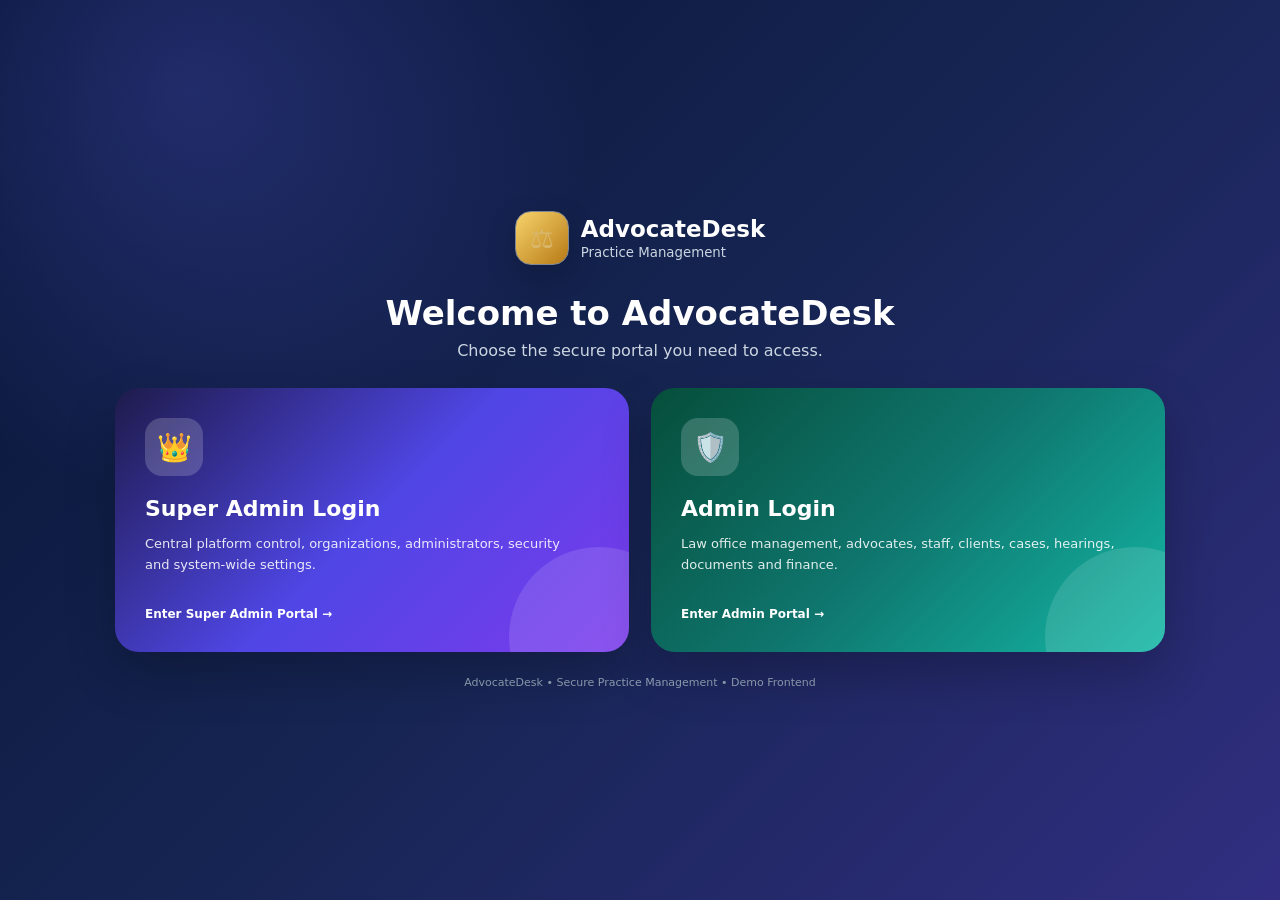
==== index.html @ 58322ee0 "Cache bust client autocomplete update" ====
<!DOCTYPE html>
<html lang="en">
<head>
<meta charset="UTF-8">
<meta name="viewport" content="width=device-width, initial-scale=1.0">
<meta name="theme-color" content="#111827">
<title>AdvocateDesk — Practice Management</title>
<link rel="stylesheet" href="styles.css?v=20260913-11">
<link rel="stylesheet" href="mobile-layout-fix.css?v=20260913-1">
<link rel="stylesheet" href="case-client-mobile-fix.css?v=20260915-2">
<link rel="stylesheet" href="case-client-mobile.css?v=20260915-3">
<link rel="stylesheet" href="case-client-mobile-professional-v2.css?v=20260915-4">
<link rel="stylesheet" href="clients-mobile-professional-fix.css?v=20260915-5">
<link rel="stylesheet" href="mobile-all-pages-final.css?v=20260915-1">
<link rel="stylesheet" href="mobile-professional-global-fix.css?v=20260915-6">
<link rel="stylesheet" href="mobile-professional-readability-v3.css?v=20260915-7">
<link rel="stylesheet" href="mobile-task-case-final-fix.css?v=20260915-8">
<link rel="stylesheet" href="task-client-party-typing.css?v=20260915-10">
<link rel="stylesheet" href="mobile-keyboard-final-fix.css?v=20260915-1">
<link rel="stylesheet" href="sidebar-menu-visibility-fix.css?v=20260917-1">
<link rel="stylesheet" href="user-menu-fix.css?v=20260926-3">
</head>
<body>
<div id="app">
  <aside class="sidebar"><div class="brand"><div class="brand-mark">⚖</div><div><strong>AdvocateDesk</strong><small>Practice Management</small></div></div><nav id="nav"><button class="nav-item active" data-page="dashboard">▦ <span>Dashboard</span></button><button class="nav-item" data-page="case-client">⚖ <span>Case & Client</span></button><button class="nav-item" data-page="case-details">🔎 <span>Case 360°</span></button><button class="nav-item" data-page="client-management">◉ <span>Client Management</span></button><button class="nav-item" data-page="hearings">◷ <span>Hearings</span></button><button class="nav-item" data-page="calendar">▣ <span>Calendar</span></button><button class="nav-item" data-page="documents">▤ <span>Documents</span></button><button class="nav-item" data-page="tasks">✓ <span>Tasks</span></button><button class="nav-item" data-page="finance">₹ <span>Finance</span></button><button class="nav-item" data-page="reports">▥ <span>Reports</span></button></nav><div class="sidebar-bottom"><button class="nav-item" data-page="settings">⚙ <span>Settings</span></button><button class="nav-item admin-only" data-page="central-control"><span class="nav-icon">⚙</span><span>Central Control</span></button></div></aside>
  <div class="mobile-overlay" id="mobileOverlay" aria-hidden="true"></div>
  <main class="main"><header class="topbar"><button class="mobile-menu" id="mobileMenu">☰</button><input id="globalSearch" type="hidden" aria-hidden="true"><div class="top-actions"><button class="icon-btn" title="Notifications">♢</button><button class="user-chip">A <span>Advocate Admin</span> ▾</button></div></header><section id="content" class="content"></section></main>
</div>
<div id="modal" class="modal hidden"><div class="modal-card"><div class="modal-head"><h3 id="modalTitle">New Record</h3><button id="modalClose">×</button></div><div id="modalBody"></div></div></div>
<script src="auth.js?v=20260913-11"></script><script src="app-fixes.js?v=20260926-3"></script><script src="app.js?v=20260926-13"></script><script src="cases-fix-v1.js?v=20260926-5"></script><script src="calendar-fix-v2.js?v=20260926-5"></script><script src="case-number-rules-v2.js?v=20260913-12"></script>
<script src="task-client-party-typing.js?v=20260915-10"></script>\n<script src="case-client-typeahead.js?v=20260926-1"></script>
<script src="court-searchable-fix.js?v=20260915-1"></script>
<script src="case-clients-top-fix.js?v=20260926-1"></script>
<script src="mobile-keyboard-final-fix.js?v=20260915-1"></script>
<script src="finance-case-typeahead.js?v=20260916-11"></script>
<script src="finance-case-before-client.js?v=20260916-1"></script>
<script src="finance-case-client-final-root-fix.js?v=20260917-3"></script>
<script src="dashboard-remove-new.js?v=20260916-1"></script>
<script src="rename-case-client-to-all-cases.js?v=20260916-1"></script>
<script src="case-details-new-button-placement.js?v=20260916-9"></script>
<script src="client-meeting-typeahead.js?v=20260916-1"></script>
<script src="hearings-case-typeahead.js?v=20260926-3"></script>
<script src="user-menu-fix.js?v=20260926-3"></script>
<script>(function(){function ensure(){var t=document.getElementById('dashboard-calendar-module');if(t&&window.renderDashboardTodayCalendarInto){window.renderDashboardTodayCalendarInto(t);}}setTimeout(ensure,0);setTimeout(ensure,100);setTimeout(ensure,500);document.addEventListener('click',function(e){var b=e.target.closest&&e.target.closest('[data-page="dashboard"]');if(b){setTimeout(ensure,20);setTimeout(ensure,150);}},true);})();</script>
<!-- Route restoration is handled centrally by app.js. Keeping a second restore script here caused competing navigation during reload. -->\n<script>(function(){function toggleMenu(){var sidebar=document.querySelector('.sidebar'),overlay=document.getElementById('mobileOverlay');if(!sidebar)return;var open=!sidebar.classList.contains('open');sidebar.classList.toggle('open',open);if(overlay){overlay.classList.toggle('open',open);overlay.setAttribute('aria-hidden',open?'false':'true');}document.body.classList.toggle('menu-open',open);var btn=document.getElementById('mobileMenu');if(btn)btn.setAttribute('aria-expanded',String(open));}document.addEventListener('click',function(e){var btn=e.target.closest&&e.target.closest('#mobileMenu');if(btn){e.preventDefault();e.stopImmediatePropagation();toggleMenu();return;}var nav=e.target.closest&&e.target.closest('.sidebar .nav-item');if(nav&&window.innerWidth<=720){setTimeout(function(){var sidebar=document.querySelector('.sidebar'),overlay=document.getElementById('mobileOverlay');if(sidebar)sidebar.classList.remove('open');if(overlay){overlay.classList.remove('open');overlay.setAttribute('aria-hidden','true');}document.body.classList.remove('menu-open');},50);}},true);})();</script>
</body></html>
---- styles.css ----
:root{
--navy:#172554;--navy2:#1e3a8a;--ink:#18243a;--muted:#667085;--line:#dce4f0;--bg:#eef4fb;--white:#fff;
--accent:#c58b2b;--green:#138a5b;--red:#d44747;--blue:#356ae6;--purple:#4f7df3;--teal:#078b8b;--orange:#e68a2e;
--soft-blue:#e8f1ff;--soft-gold:#fff4dc;--soft-green:#e6f7ef;--soft-purple:#e8f1ff;--soft-teal:#e5f8f7;--soft-orange:#fff0df;
--shadow:0 10px 30px rgba(30,58,138,.09)
}
*{box-sizing:border-box}body{margin:0;font-family:Inter,ui-sans-serif,system-ui,-apple-system,BlinkMacSystemFont,"Segoe UI",sans-serif;background:linear-gradient(135deg,#eef4fb 0%,#f8faff 45%,#edf7f6 100%);color:var(--ink)}button,input,select,textarea{font:inherit}button{cursor:pointer}
#app{display:flex;min-height:100vh}.sidebar{width:250px;background:linear-gradient(180deg,#172554 0%,#1e3a8a 55%,#172554 100%);color:#dfe8ff;padding:20px 14px;display:flex;flex-direction:column;position:fixed;inset:0 auto 0 0;z-index:20}.brand{display:flex;align-items:center;gap:11px;padding:5px 10px 26px;color:#fff}.brand-mark{width:38px;height:38px;border:1px solid #7f8795;border-radius:11px;display:grid;place-items:center;color:#d8b76b;font-size:21px}.brand strong{display:block;font-size:15px}.brand small,.profile-mini small{display:block;color:#9da7b7;font-size:11px;margin-top:2px}
nav{display:grid;gap:4px}.nav-item{border:0;background:transparent;color:#aeb8c8;text-align:left;padding:11px 13px;border-radius:9px;display:flex;gap:12px;align-items:center;font-size:13px}.nav-item:hover{background:#1b2535;color:#fff}.nav-item.active{background:linear-gradient(90deg,#3155a6,#28498f);color:#fff;box-shadow:inset 3px 0 var(--accent)}.nav-item span{flex:1}.sidebar-bottom{margin-top:auto}.profile-mini{border-top:1px solid #2c3748;margin-top:14px;padding:15px 8px 3px;display:flex;gap:9px;align-items:center}.avatar{width:34px;height:34px;border-radius:50%;background:#d9b56b;color:#352812;display:grid;place-items:center;font-weight:700}
.main{margin-left:250px;width:calc(100% - 250px)}.topbar{height:68px;background:rgba(255,255,255,.94);border-bottom:1px solid var(--line);display:flex;align-items:center;justify-content:space-between;padding:0 28px;position:sticky;top:0;z-index:10}.search{width:min(520px,55%);display:flex;align-items:center;background:#f4f6f9;border:1px solid #edf0f4;border-radius:10px;padding:0 12px;gap:8px;color:#7d8798}.search input{border:0;outline:0;background:transparent;width:100%;padding:10px 2px;font-size:13px}.top-actions{display:flex;gap:10px;align-items:center}.icon-btn,.user-chip{border:1px solid var(--line);background:#fff;border-radius:9px;padding:9px 12px}.user-chip{font-size:12px}.mobile-menu{display:none}
.content{padding:28px;max-width:1500px;margin:auto}.page-title{display:flex;align-items:flex-start;justify-content:space-between;margin-bottom:22px}.page-title h1{margin:0;font-size:25px;letter-spacing:-.5px}.page-title p{margin:6px 0 0;color:var(--muted);font-size:13px}.primary{border:0;background:var(--navy);color:#fff;border-radius:9px;padding:11px 16px;font-weight:600;font-size:12px}.primary:hover{background:#243047}.secondary{border:1px solid var(--line);background:#fff;border-radius:9px;padding:10px 14px;font-size:12px}
.cards{display:grid;grid-template-columns:repeat(4,1fr);gap:14px;margin-bottom:18px}.stat{background:linear-gradient(145deg,#fff 0%,#f8fbff 100%);border:1px solid var(--line);border-radius:12px;padding:17px;box-shadow:var(--shadow)}.stat-top{display:flex;justify-content:space-between;color:var(--muted);font-size:12px}.stat:nth-child(1){border-top:4px solid var(--blue)}.stat:nth-child(2){border-top:4px solid var(--purple)}.stat:nth-child(3){border-top:4px solid var(--teal)}.stat:nth-child(4){border-top:4px solid var(--orange)}.stat-value{font-size:27px;font-weight:700;margin-top:12px}.stat-foot{font-size:11px;color:var(--green);margin-top:7px}
.grid-2{display:grid;grid-template-columns:1.4fr 1fr;gap:16px}.panel{background:rgba(255,255,255,.96);border:1px solid var(--line);border-radius:12px;box-shadow:var(--shadow);overflow:hidden}.panel-head{padding:15px 17px;border-bottom:1px solid var(--line);background:linear-gradient(90deg,#f4f8ff,#fff,#f4fbfa);display:flex;justify-content:space-between;align-items:center}.panel-head h3{margin:0;font-size:14px}.panel-head span{font-size:11px;color:var(--muted)}.panel-body{padding:0}
table{width:100%;border-collapse:collapse}th,td{text-align:left;padding:12px 15px;border-bottom:1px solid #eef0f3;font-size:12px}th{color:#7a8494;font-weight:600;background:#fbfcfd}tr:last-child td{border-bottom:0}.case-link{font-weight:650;color:#1e3f7a}.muted{color:var(--muted)}.badge{display:inline-flex;padding:4px 8px;border-radius:99px;font-size:10px;font-weight:650;background:#eef2f7;color:#5b6575}.badge.green{background:#e7f7ef;color:#13734f}.badge.blue{background:#e9efff;color:#315bc4}.badge.gold{background:#faf2df;color:#8b6929}.badge.red{background:#fdeaea;color:#a83232}
.list{display:grid}.list-row{padding:13px 16px;border-bottom:1px solid #eef0f3;display:flex;gap:12px;align-items:center}.list-row:last-child{border-bottom:0}.date-box{width:43px;height:43px;border:1px solid var(--line);border-radius:9px;text-align:center;padding-top:5px;background:#fafbfc}.date-box b{display:block;font-size:15px}.date-box small{font-size:9px;color:var(--muted)}.list-main{flex:1}.list-main strong{font-size:12px}.list-main small{display:block;color:var(--muted);margin-top:3px;font-size:10px}
.toolbar{display:flex;gap:9px;align-items:center;margin-bottom:15px}.filter{background:#fff;border:1px solid var(--line);border-radius:9px;padding:9px 12px;font-size:12px}.toolbar .filter:first-child{flex:1}
.empty{padding:45px;text-align:center;color:var(--muted);font-size:13px}.form-grid{display:grid;grid-template-columns:1fr 1fr;gap:13px}.field{display:grid;gap:6px}.field.full{grid-column:1/-1}.field label{font-size:11px;font-weight:650;color:#475467}.field input,.field select,.field textarea{width:100%;border:1px solid #dfe3ea;border-radius:8px;padding:10px;outline:0;background:#fff;font-size:12px}.field textarea{min-height:90px;resize:vertical}.form-actions{display:flex;justify-content:flex-end;gap:9px;margin-top:18px}
.modal{position:fixed;inset:0;background:rgba(15,23,42,.45);display:grid;place-items:center;z-index:50;padding:20px}.hidden{display:none}.modal-card{width:min(650px,100%);background:#fff;border-radius:14px;box-shadow:0 20px 60px rgba(0,0,0,.2);padding:20px}.modal-head{display:flex;justify-content:space-between;align-items:center;margin-bottom:18px}.modal-head h3{margin:0;font-size:17px}.modal-head button{border:0;background:#f1f3f6;border-radius:7px;width:30px;height:30px}
.quick-grid{display:grid;grid-template-columns:repeat(4,1fr);gap:10px}.quick{border:1px solid #d6dbe4;background:linear-gradient(145deg,#fff,#f7faff);border-radius:10px;padding:13px;text-align:left}.quick strong{display:block;font-size:12px;color:#203d78}.quick small{color:var(--muted);font-size:10px}.notice{background:linear-gradient(90deg,#fff5d9,#fffaf0);border:1px solid #f1dfb1;padding:13px 15px;border-radius:10px;color:#745a22;font-size:12px;margin-bottom:16px}
@media(max-width:1000px){.cards{grid-template-columns:repeat(2,1fr)}.grid-2{grid-template-columns:1fr}.quick-grid{grid-template-columns:repeat(2,1fr)}}@media(max-width:720px){.sidebar{transform:translateX(-100%);transition:.2s}.sidebar.open{transform:translateX(0)}.main{margin-left:0;width:100%}.mobile-menu{display:block;border:0;background:transparent;font-size:20px}.topbar{padding:0 15px}.search{width:50%}.user-chip span{display:none}.content{padding:18px}.page-title{gap:12px}.page-title h1{font-size:21px}.cards{grid-template-columns:1fr 1fr}.form-grid{grid-template-columns:1fr}.field.full{grid-column:auto}table{min-width:720px}.panel{overflow:auto}.panel-head{min-width:100%}.quick-grid{grid-template-columns:1fr 1fr}}
@media(max-width:430px){.cards{grid-template-columns:1fr}.search{display:none}.quick-grid{grid-template-columns:1fr}.page-title{display:block}.page-title .primary{margin-top:12px}}

/* Colorful professional UI accents */
.nav-item:nth-child(1).active{box-shadow:inset 4px 0 #60a5fa}
.nav-item:nth-child(2).active{box-shadow:inset 4px 0 #60a5fa}
.nav-item:nth-child(3).active{box-shadow:inset 4px 0 #2dd4bf}
.nav-item:nth-child(4).active{box-shadow:inset 4px 0 #fbbf24}
.nav-item:nth-child(5).active{box-shadow:inset 4px 0 #fb923c}
.nav-item:nth-child(6).active{box-shadow:inset 4px 0 #38bdf8}
.nav-item:nth-child(7).active{box-shadow:inset 4px 0 #4ade80}
.nav-item:nth-child(8).active{box-shadow:inset 4px 0 #f472b6}
.nav-item:nth-child(9).active{box-shadow:inset 4px 0 #60a5fa}
.nav-item:nth-child(10).active{box-shadow:inset 4px 0 #94a3b8}
.nav-item:hover{background:rgba(255,255,255,.11);transform:translateX(2px)}
.nav-item{transition:.18s ease}
.primary{background:linear-gradient(135deg,#172554,#3155a6);box-shadow:0 5px 14px rgba(23,37,84,.18)}
.primary:hover{background:linear-gradient(135deg,#1e3a8a,#3b5fc0);transform:translateY(-1px)}
.search{background:linear-gradient(90deg,#f2f6ff,#f5fbfa)}
.date-box{background:linear-gradient(145deg,#edf4ff,#fff);border-color:#cddbf0}
.case-link{color:#2455ad}
.avatar{background:linear-gradient(135deg,#f4cf7b,#c58b2b)}
.quick:nth-child(1){border-top:3px solid #356ae6}.quick:nth-child(2){border-top:3px solid #4f7df3}.quick:nth-child(3){border-top:3px solid #078b8b}.quick:nth-child(4){border-top:3px solid #e68a2e}

/* ===== Vibrant dashboard card backgrounds inspired by the requested reference ===== */
.stat{
  position:relative;
  overflow:hidden;
  color:#fff;
  border:0;
  min-height:160px;
  padding:20px;
  box-shadow:0 12px 28px rgba(31,41,55,.12);
}
.stat::after{
  content:"";
  position:absolute;
  width:110px;height:110px;
  right:-28px;bottom:-42px;
  border-radius:50%;
  background:rgba(255,255,255,.14);
  pointer-events:none;
}
.stat::before{
  content:"";
  position:absolute;
  width:65px;height:65px;
  right:48px;top:-28px;
  border-radius:50%;
  background:rgba(255,255,255,.10);
  pointer-events:none;
}
.stat:nth-child(1){background:linear-gradient(135deg,#1677f2 0%,#2f8df5 55%,#1767df 100%);border-top:0}
.stat:nth-child(2){background:linear-gradient(135deg,#6d35df 0%,#7c55e8 55%,#5b32c7 100%);border-top:0}
.stat:nth-child(3){background:linear-gradient(135deg,#13b887 0%,#28c99b 55%,#08a77e 100%);border-top:0}
.stat:nth-child(4){background:linear-gradient(135deg,#f58a16 0%,#ff9f22 55%,#eb6f09 100%);border-top:0}
.stat .stat-top,.stat .stat-foot{color:rgba(255,255,255,.92)}
.stat-value{color:#fff;font-size:30px;position:relative;z-index:1}
.stat-top{position:relative;z-index:1;font-weight:600}
.stat-foot{position:relative;z-index:1}

/* Colorful quick-action tiles */
.quick{position:relative;overflow:hidden;min-height:118px;border:0;padding:15px;box-shadow:0 6px 18px rgba(31,41,55,.06)}
.quick::after{content:"";position:absolute;right:-22px;bottom:-30px;width:78px;height:78px;border-radius:50%;background:rgba(255,255,255,.45)}
.quick:nth-child(1){background:linear-gradient(145deg,#eaf4ff,#d9ebff);border-top:0}
.quick:nth-child(2){background:linear-gradient(145deg,#ebfbf3,#d9f7e9);border-top:0}
.quick:nth-child(3){background:linear-gradient(145deg,#e8f1ff,#dbeafe);border-top:0}
.quick:nth-child(4){background:linear-gradient(145deg,#fff1e7,#ffe3cf);border-top:0}
.quick strong{position:relative;z-index:1}

/* More visual depth for content panels */
.panel{background:rgba(255,255,255,.98);box-shadow:0 12px 30px rgba(30,58,138,.08)}
.panel-head{background:linear-gradient(90deg,#f5f8ff,#fff,#f3fbfa)}
.list-row:nth-child(odd){background:linear-gradient(90deg,#fbfdff,#fff)}
.list-row:hover{background:#f4f8ff}

/* Colorful date badges and status pills */
.list-row:nth-child(1) .date-box{background:linear-gradient(145deg,#e8f1ff,#fff);border-color:#bfdbfe;color:#2563eb}
.list-row:nth-child(2) .date-box{background:linear-gradient(145deg,#e5f2ff,#fff);border-color:#c8defa;color:#1767bd}
.list-row:nth-child(3) .date-box{background:linear-gradient(145deg,#e4fbf3,#fff);border-color:#bdebdc;color:#07855f}
.list-row:nth-child(4) .date-box{background:linear-gradient(145deg,#fff0df,#fff);border-color:#f7d3ad;color:#c96b10}

/* Colorful table header and filters */
th{background:linear-gradient(90deg,#f1f5ff,#f7fbff);color:#526174}
.filter{background:linear-gradient(145deg,#fff,#f5f8ff)}

/* Keep forms professional while adding subtle color */
.modal-card{background:linear-gradient(145deg,#fff 0%,#fbfcff 100%)}
.field input:focus,.field select:focus,.field textarea:focus{border-color:#7aa7f7;box-shadow:0 0 0 3px rgba(53,106,230,.10)}

@media(max-width:720px){
  .stat{min-height:145px}
}

/* ===== Dashboard legal hero banner ===== */
.dashboard-hero{width:100%;aspect-ratio:1335/220;min-height:0;margin:0 0 16px;border-radius:14px;background-image:url("assets/dashboard-legal-banner.png");background-size:100% 100%;background-position:center;background-repeat:no-repeat;box-shadow:0 14px 34px rgba(20,35,80,.16);border:1px solid rgba(255,255,255,.75);overflow:hidden}
@media(max-width:720px){.dashboard-hero{border-radius:12px}}

/* Central administration controls */
.admin-grid{display:grid;grid-template-columns:repeat(2,minmax(0,1fr));gap:18px;margin:18px 0}
.admin-card{position:relative;display:flex;align-items:center;gap:16px;padding:22px;border-radius:18px;color:#fff;box-shadow:0 12px 30px rgba(30,41,59,.12);overflow:hidden}
.admin-card:after{content:"";position:absolute;right:-35px;top:-45px;width:130px;height:130px;border-radius:50%;background:rgba(255,255,255,.12)}
.admin-card-super{background:linear-gradient(135deg,#172554,#4f46e5,#7c3aed)}
.admin-card-admin{background:linear-gradient(135deg,#064e3b,#0f766e,#14b8a6)}
.admin-card-icon{width:52px;height:52px;display:grid;place-items:center;border-radius:15px;background:rgba(255,255,255,.18);font-size:25px;flex:none}
.admin-card h3{margin:0 0 5px;font-size:18px}.admin-card p{margin:0;opacity:.9;font-size:13px;line-height:1.45}
.role-badge{display:inline-flex;align-items:center;border-radius:999px;padding:5px 9px;font-size:10px;font-weight:800;letter-spacing:.04em;background:rgba(99,102,241,.12);color:#4338ca;white-space:nowrap}
.admin-card .role-badge{margin-left:auto;background:rgba(255,255,255,.18);color:#fff}
.admin-control-grid{display:grid;grid-template-columns:repeat(3,minmax(0,1fr));gap:14px;margin-top:18px}
.control-tile{display:flex;flex-direction:column;gap:7px;padding:18px;border:1px solid #e5e7eb;border-radius:16px;background:linear-gradient(135deg,#fff,#f7f8ff);box-shadow:0 6px 18px rgba(15,23,42,.05)}
.control-tile strong{font-size:14px;color:#172554}.control-tile span{font-size:12px;color:#64748b;line-height:1.45}
.status-badge.active{color:#047857;background:#d1fae5}
.central-panel{margin-top:18px}
@media(max-width:850px){.admin-grid,.admin-control-grid{grid-template-columns:1fr}.admin-card{align-items:flex-start}.admin-card .role-badge{position:absolute;right:15px;top:15px}}

/* ===== Secure portal login ===== */
.login-page{min-height:100vh;margin:0;background:radial-gradient(circle at 15% 10%,rgba(99,102,241,.25),transparent 30%),linear-gradient(135deg,#071536,#172554 52%,#312e81);display:flex;align-items:center;justify-content:center;padding:28px;color:#172554}.login-shell{width:min(1050px,100%);text-align:center}.login-brand{display:flex;align-items:center;justify-content:center;gap:12px;color:#fff;margin-bottom:28px}.login-brand .brand-mark{width:54px;height:54px;border-radius:16px;display:grid;place-items:center;background:linear-gradient(135deg,#f7d36b,#b77a16);font-size:27px;box-shadow:0 10px 30px rgba(0,0,0,.18)}.login-brand strong{display:block;text-align:left;font-size:23px}.login-brand small{display:block;text-align:left;color:#cbd5e1;margin-top:3px}.login-intro h1{color:#fff;font-size:34px;margin:0 0 8px}.login-intro p{color:#cbd5e1;margin:0 0 28px}.portal-grid{display:grid;grid-template-columns:1fr 1fr;gap:22px;text-align:left}.portal-card{position:relative;text-decoration:none;color:#fff;padding:30px;border-radius:24px;min-height:255px;overflow:hidden;box-shadow:0 22px 50px rgba(0,0,0,.22);transition:.2s}.portal-card:hover{transform:translateY(-4px)}.portal-card.super{background:linear-gradient(135deg,#1e1b4b,#4f46e5,#7c3aed)}.portal-card.admin{background:linear-gradient(135deg,#064e3b,#0f766e,#14b8a6)}.portal-card:after{content:"";position:absolute;width:180px;height:180px;border-radius:50%;right:-60px;bottom:-75px;background:rgba(255,255,255,.12)}.portal-icon{width:58px;height:58px;display:grid;place-items:center;background:rgba(255,255,255,.18);border-radius:17px;font-size:28px;margin-bottom:20px}.portal-card h2{margin:0 0 9px;font-size:22px}.portal-card p{max-width:440px;line-height:1.6;color:rgba(255,255,255,.88);font-size:13px}.portal-link{display:inline-block;margin-top:18px;font-weight:750;font-size:12px}.login-footer{color:#94a3b8;margin-top:24px;font-size:11px}.portal-login-page{padding:20px}.login-card{width:min(460px,100%);background:rgba(255,255,255,.98);border-radius:24px;padding:30px;box-shadow:0 25px 70px rgba(0,0,0,.3)}.login-card .login-brand{justify-content:flex-start;margin-bottom:25px}.login-card .login-brand strong{color:#172554}.login-card .login-brand small{color:#64748b}.back-login{display:inline-block;color:#64748b;text-decoration:none;font-size:12px;margin-bottom:20px}.login-card h1{font-size:28px;margin:0 0 7px}.login-subtitle{color:#64748b;font-size:13px;margin:0 0 22px}.login-card .field{margin-bottom:15px}.login-submit{width:100%;border:0;border-radius:11px;padding:13px;color:#fff;font-weight:750;cursor:pointer;background:linear-gradient(135deg,#172554,#4f46e5);box-shadow:0 8px 18px rgba(79,70,229,.2)}.admin-login .login-submit{background:linear-gradient(135deg,#065f46,#0f766e)}.login-error{color:#b91c1c;font-size:12px;margin-top:10px;min-height:15px}.demo-credentials{margin-top:20px;background:#f8fafc;border:1px solid #e2e8f0;border-radius:12px;padding:12px;color:#64748b;font-size:11px;line-height:1.6}.demo-credentials strong{color:#334155}@media(max-width:700px){.portal-grid{grid-template-columns:1fr}.login-intro h1{font-size:27px}.portal-card{min-height:auto}.login-card{padding:23px}}

/* Super Admin dashboard banner */
.super-admin-hero{background-image:url("assets/super-admin-banner.png");}

/* =========================================================
   MOBILE-FIRST RESPONSIVE PASS
   Keeps every control readable and touch-friendly on phones.
   ========================================================= */
@media (max-width: 720px){
  body{overflow-x:hidden}
  #app{min-width:0}
  .sidebar{width:min(290px,88vw);padding:16px 12px;box-shadow:18px 0 45px rgba(0,0,0,.24)}
  .main{min-width:0}
  .topbar{height:auto;min-height:60px;padding:10px 12px;gap:9px}
  .mobile-menu{width:42px;height:42px;flex:0 0 42px;border-radius:10px;background:#eef3ff;color:#172554;font-size:21px}
  .search{display:flex;width:auto;flex:1;min-width:0;max-width:none;padding:0 9px}
  .search input{font-size:12px;min-width:0}
  .top-actions{gap:6px;flex:0 0 auto}
  .icon-btn{width:40px;height:40px;padding:0;display:grid;place-items:center}
  .user-chip{height:40px;padding:0 10px;white-space:nowrap}
  .content{padding:14px 12px 24px;max-width:none}
  .page-title{align-items:stretch;margin-bottom:15px;gap:10px}
  .page-title h1{font-size:20px;line-height:1.2}
  .page-title p{font-size:11px;line-height:1.45}
  .page-title .primary{white-space:nowrap;padding:11px 13px;min-height:42px}
  .cards{grid-template-columns:1fr;gap:10px}
  .stat{min-height:112px;padding:16px}
  .stat-value{font-size:25px;margin-top:8px}
  .grid-2{grid-template-columns:1fr;gap:12px}
  .quick-grid{grid-template-columns:1fr 1fr;gap:9px}
  .quick{min-height:100px;padding:12px}
  .quick strong{font-size:12px}
  .quick small{font-size:10px;line-height:1.35}
  .toolbar{display:grid;grid-template-columns:1fr;gap:8px;margin-bottom:11px}
  .toolbar .filter:first-child{width:100%}
  .filter{min-height:42px;font-size:12px;padding:10px}

  /* Convert data tables into readable mobile cards instead of horizontal scrolling. */
  .panel{overflow:hidden}
  .panel-body{overflow:hidden}
  table, table#caseTable, table#clientTable, table#hearingTable, table#taskTable, table#centralControlTable{
    width:100%;min-width:0;display:block;border-collapse:separate;border-spacing:0
  }
  table thead{display:none}
  table tbody{display:block;width:100%}
  table tbody tr{display:block;width:100%;padding:10px 12px;border-bottom:1px solid #e7ebf2;background:#fff}
  table tbody tr:last-child{border-bottom:0}
  table tbody tr:hover{background:#fff}
  table tbody td{display:flex;align-items:flex-start;justify-content:space-between;gap:12px;width:100%;padding:8px 0;border-bottom:1px dashed #e8ebf0;font-size:12px;line-height:1.4;text-align:right;overflow-wrap:anywhere}
  table tbody td:last-child{border-bottom:0;padding-bottom:2px}
  table tbody td::before{content:attr(data-label);font-size:10px;font-weight:700;color:#7a8494;text-align:left;flex:0 0 34%;max-width:42%}
  table tbody td > *{max-width:66%}
  table tbody td .secondary{min-height:38px;padding:8px 12px}

  #caseTable tbody td:nth-child(1)::before{content:"Case"}
  #caseTable tbody td:nth-child(2)::before{content:"Client"}
  #caseTable tbody td:nth-child(3)::before{content:"Court"}
  #caseTable tbody td:nth-child(4)::before{content:"Next Hearing"}
  #caseTable tbody td:nth-child(5)::before{content:"Status"}
  #caseTable tbody td:nth-child(6)::before{content:"Action"}
  #clientTable tbody td:nth-child(1)::before{content:"Client"}
  #clientTable tbody td:nth-child(2)::before{content:"Phone / WhatsApp"}
  #clientTable tbody td:nth-child(3)::before{content:"Email"}
  #clientTable tbody td:nth-child(4)::before{content:"Cases"}
  #clientTable tbody td:nth-child(5)::before{content:"Status"}
  #clientTable tbody td:nth-child(6)::before{content:"Action"}
  #hearingTable tbody td:nth-child(1)::before{content:"Date"}
  #hearingTable tbody td:nth-child(2)::before{content:"Time"}
  #hearingTable tbody td:nth-child(3)::before{content:"Case"}
  #hearingTable tbody td:nth-child(4)::before{content:"Client"}
  #hearingTable tbody td:nth-child(5)::before{content:"Court"}
  #hearingTable tbody td:nth-child(6)::before{content:"Stage"}
  #hearingTable tbody td:nth-child(7)::before{content:"Actions"}
  #taskTable tbody td:nth-child(1)::before{content:"Task"}
  #taskTable tbody td:nth-child(2)::before{content:"Case"}
  #taskTable tbody td:nth-child(3)::before{content:"Due Date"}
  #taskTable tbody td:nth-child(4)::before{content:"Priority"}
  #taskTable tbody td:nth-child(5)::before{content:"Status"}
  #taskTable tbody td:nth-child(6)::before{content:"Action"}
  #centralControlTable tbody td:nth-child(1)::before{content:"Organization"}
  #centralControlTable tbody td:nth-child(2)::before{content:"Administrator"}
  #centralControlTable tbody td:nth-child(3)::before{content:"Status"}
  #centralControlTable tbody td:nth-child(4)::before{content:"Access"}

  #hearingTable tbody td:last-child>div{display:flex!important;justify-content:flex-end;gap:6px;flex-wrap:wrap;max-width:66%}
  #hearingTable tbody td:last-child .secondary{flex:1 1 auto}

  .badge{white-space:nowrap}
  .panel-head{padding:12px 13px;gap:8px;align-items:flex-start}
  .panel-head h3{font-size:13px}
  .panel-head span{font-size:10px;line-height:1.35}
  .panel-head .primary,.panel-head .secondary{min-height:40px;white-space:nowrap}
  .list-row{padding:12px 13px;gap:10px}
  .list-main{min-width:0}
  .list-main strong{font-size:11px;line-height:1.35;display:block;overflow-wrap:anywhere}
  .list-main small{font-size:9px;line-height:1.4}

  .dashboard-hero{width:100%;height:auto;aspect-ratio:1335/220;min-height:72px;background-size:100% 100%;border-radius:10px;margin-bottom:12px}
  .notice{font-size:10px;line-height:1.5;padding:10px 11px}

  .modal{padding:10px;align-items:center}
  .modal-card{width:100%;max-height:92vh;overflow:auto;border-radius:14px;padding:15px}
  .modal-head{position:sticky;top:0;background:inherit;z-index:2;padding-bottom:10px;margin-bottom:12px}
  .modal-head h3{font-size:16px}
  .form-grid{grid-template-columns:1fr;gap:11px}
  .field.full{grid-column:auto}
  .field label{font-size:11px}
  .field input,.field select,.field textarea{min-height:42px;font-size:13px;padding:10px}
  .field textarea{min-height:100px}
  .form-actions{display:grid;grid-template-columns:1fr 1fr;gap:8px;margin-top:14px}
  .form-actions button{width:100%;min-height:44px}

  .admin-grid,.admin-control-grid{grid-template-columns:1fr;gap:10px}
  .admin-card{padding:17px;min-height:130px}
  .admin-card h3{font-size:16px}
  .admin-card p{font-size:11px}
  .control-tile{padding:14px}
}

@media (max-width: 520px){
  .topbar{flex-wrap:wrap}
  .search{order:3;flex-basis:100%;width:100%;height:40px}
  .top-actions{margin-left:auto}
  .user-chip span{display:none}
  .content{padding:12px 10px 22px}
  .page-title{display:flex;flex-direction:column}
  .page-title .primary{align-self:flex-start}
  .quick-grid{grid-template-columns:1fr}
  .quick{min-height:76px;display:flex;align-items:center;justify-content:space-between;gap:12px}
  .quick small{text-align:right}
  .stat{min-height:105px}
  .modal{padding:6px}
  .modal-card{max-height:95vh;padding:13px}
  .form-actions{grid-template-columns:1fr}
}

@media (max-width: 360px){
  .topbar{padding:8px}
  .mobile-menu{width:40px;flex-basis:40px}
  .icon-btn{display:none}
  .content{padding-left:8px;padding-right:8px}
  table tbody tr{padding:9px 10px}
  table tbody td{font-size:11px;gap:8px}
  table tbody td::before{font-size:9px;flex-basis:38%}
  table tbody td > *{max-width:60%}
  .page-title h1{font-size:19px}
}


/* Mobile navigation reliability */
.mobile-overlay{display:none}
@media (max-width:720px){
  body.menu-open{overflow:hidden}
  .sidebar{overflow-y:auto;overscroll-behavior:contain;-webkit-overflow-scrolling:touch}
  .mobile-overlay{display:block;position:fixed;inset:0;background:rgba(15,23,42,.42);backdrop-filter:blur(1px);z-index:55;opacity:0;visibility:hidden;pointer-events:none;transition:opacity .2s ease,visibility .2s ease}
  .mobile-overlay.open{opacity:1;visibility:visible;pointer-events:auto}
  .sidebar{z-index:60}
  .topbar{z-index:50}
  .mobile-menu{position:relative;z-index:70;display:grid;place-items:center;appearance:none;-webkit-appearance:none;touch-action:manipulation}
  .sidebar .nav-item{min-height:46px;padding:12px 13px;font-size:13px;touch-action:manipulation}
  .sidebar-bottom{padding-bottom:8px}
  .content{min-height:calc(100vh - 60px);padding-bottom:80px}
  .panel-head{flex-wrap:wrap}
  .panel-head>div{min-width:0;flex:1 1 150px}
  .panel-head>.primary,.panel-head>.secondary{flex:0 0 auto}
  table tbody td:last-child{padding-bottom:8px}
  table tbody td:last-child>button,table tbody td:last-child>div{width:100%;max-width:100%;justify-content:flex-start}
  #hearingTable tbody td:last-child>div{max-width:100%;justify-content:flex-start}
  table tbody td .secondary{min-width:82px;min-height:42px}
}
@media (max-width:520px){
  .page-title .primary{width:100%;align-self:stretch;text-align:center}
  .panel-head>.primary,.panel-head>.secondary{width:100%;text-align:center}
  .panel-head>div + .primary,.panel-head>div + .secondary{margin-top:2px}
  .form-actions{padding-bottom:4px}
}

/* FIX: Keep Client Meeting Save & WhatsApp actions visible and reachable */
.modal{overflow:hidden}
.modal-card{max-height:calc(100vh - 40px);overflow-y:auto;overscroll-behavior:contain}
.modal-head{position:sticky;top:-20px;background:#fff;z-index:10;padding-top:2px}
.form-actions{position:sticky;bottom:-20px;background:#fff;z-index:10;padding:14px 0 2px;margin-top:14px;border-top:1px solid var(--line)}
@media(max-width:720px){
  .modal{padding:10px;align-items:center}
  .modal-card{max-height:92vh;padding:15px}
  .modal-head{top:-15px}
  .form-actions{bottom:-15px;flex-wrap:wrap}
}
@media(max-width:430px){
  .modal{padding:6px}
  .modal-card{max-height:95vh;padding:13px}
  .form-actions{flex-direction:column-reverse}
  .form-actions button{width:100%;min-height:44px}
}

.case360-layout{display:grid;grid-template-columns:minmax(220px,.75fr) minmax(0,2fr);gap:16px;margin-top:16px}.case360-result{display:flex;flex-direction:column;gap:5px;text-align:left;width:100%;border:1px solid var(--line);background:#fff;border-radius:10px;padding:13px;margin-bottom:9px;color:var(--ink)}.case360-result:hover{border-color:var(--blue);background:var(--soft-blue)}.case360-result span,.case360-result small{color:var(--muted)}.case360-parties{display:flex;flex-wrap:wrap;gap:10px}.party-card{border:1px solid var(--line);border-radius:10px;padding:12px;min-width:170px;display:flex;flex-direction:column;gap:4px}.party-card span,.party-card small{color:var(--muted);font-size:12px}.case360-columns{display:grid;grid-template-columns:repeat(3,minmax(0,1fr));gap:14px}.case360-columns section{border:1px solid var(--line);border-radius:10px;padding:12px;min-width:0}.case360-columns h4{margin-top:0}@media(max-width:900px){.case360-layout,.case360-columns{grid-template-columns:1fr}}

/* Case 360 video-style workspace */
.c360-workspace{display:flex;flex-direction:column;gap:16px}.c360-hero{display:flex;justify-content:space-between;gap:16px;align-items:flex-start;padding:22px;border-radius:14px;background:linear-gradient(120deg,#162e72,#294fa7);color:#fff}.c360-kicker{font-size:11px;letter-spacing:1.2px;opacity:.8;font-weight:700}.c360-hero h2{margin:6px 0 3px;font-size:26px}.c360-hero p{margin:0 0 6px;font-size:16px}.c360-hero small{opacity:.85}.c360-hero-actions{display:flex;gap:8px;align-items:center;flex-wrap:wrap}.c360-hero-actions .secondary{background:#fff;color:#17316f;border-color:#fff}.c360-summary{display:grid;grid-template-columns:repeat(4,minmax(0,1fr));gap:12px}.c360-summary>div{background:#fff;border:1px solid var(--line);border-radius:12px;padding:15px;min-width:0}.c360-summary span,.c360-summary small,.c360-finance span{display:block;color:var(--muted);font-size:12px}.c360-summary strong{display:block;margin-top:6px;font-size:18px}.c360-nav{display:flex;gap:8px;flex-wrap:wrap}.c360-section{background:#fff;border:1px solid var(--line);border-radius:12px;padding:0;overflow:hidden}.c360-section-head{display:flex;justify-content:space-between;align-items:center;gap:12px;padding:15px 18px;background:#f7f9fe;border-bottom:1px solid var(--line)}.c360-section-head h3{margin:0;font-size:16px}.c360-section-head button{margin-left:5px}.c360-section>.c360-detail-grid,.c360-section>.c360-client-grid,.c360-section>.c360-finance,.c360-section>.empty,.c360-section>.c360-table-wrap{padding:18px}.c360-detail-grid{display:grid;grid-template-columns:repeat(3,minmax(0,1fr));gap:18px}.c360-detail-grid label{display:block;color:var(--muted);font-size:12px;margin-bottom:5px}.c360-detail-grid strong{font-size:14px}.c360-client-grid{display:flex;gap:12px;flex-wrap:wrap}.c360-client{border:1px solid var(--line);border-radius:10px;padding:13px;min-width:220px;display:flex;flex-direction:column;gap:5px}.c360-client span,.c360-client div{font-size:12px;color:var(--muted)}.c360-table-wrap{overflow:auto}.c360-table-wrap table{width:100%;border-collapse:collapse}.c360-table-wrap th{background:#f7f9fe;color:#53617c;font-size:12px;text-align:left}.c360-table-wrap th,.c360-table-wrap td{padding:11px;border-bottom:1px solid var(--line);vertical-align:top;font-size:13px}.c360-finance{display:grid;grid-template-columns:repeat(4,minmax(0,1fr));gap:12px}.c360-finance>div{border:1px solid var(--line);border-radius:10px;padding:13px}.c360-finance strong{display:block;font-size:19px;margin-top:6px}@media(max-width:900px){.c360-summary,.c360-finance{grid-template-columns:repeat(2,minmax(0,1fr))}.c360-detail-grid{grid-template-columns:repeat(2,minmax(0,1fr))}}@media(max-width:560px){.c360-hero{flex-direction:column}.c360-summary,.c360-finance,.c360-detail-grid{grid-template-columns:1fr}.c360-client{min-width:0;width:100%}}

/* Colorful Case 360 theme - preserves existing layout and behavior */
.c360-workspace{gap:18px}
.c360-hero{background:linear-gradient(135deg,#1e40af 0%,#2563eb 52%,#7c3aed 100%);box-shadow:0 10px 24px rgba(37,99,235,.16);border:1px solid rgba(255,255,255,.18)}
.c360-kicker{color:#dbeafe;opacity:1}
.c360-hero h2{font-size:30px;letter-spacing:-.5px}
.c360-hero p{font-weight:600}
.c360-summary>div{position:relative;overflow:hidden;min-height:92px;box-shadow:0 5px 16px rgba(15,23,42,.05);border:1px solid transparent}
.c360-summary>div:nth-child(1){background:linear-gradient(135deg,#dbeafe,#eff6ff);border-color:#bfdbfe}
.c360-summary>div:nth-child(2){background:linear-gradient(135deg,#ccfbf1,#ecfeff);border-color:#99f6e4}
.c360-summary>div:nth-child(3){background:linear-gradient(135deg,#ffe4e6,#fff1f2);border-color:#fecdd3}
.c360-summary>div:nth-child(4){background:linear-gradient(135deg,#ede9fe,#f5f3ff);border-color:#ddd6fe}
.c360-summary>div:before{content:"";position:absolute;right:-24px;top:-28px;width:82px;height:82px;border-radius:50%;background:rgba(255,255,255,.5)}
.c360-summary span{font-weight:600;color:#52627e}
.c360-summary strong{color:#172554;font-size:19px}
.c360-nav{padding:4px;background:#eef2ff;border:1px solid #dbeafe;border-radius:12px}
.c360-nav .secondary{background:#fff;border-color:#c7d2fe;color:#243b7a}
.c360-nav .secondary:hover{background:#dbeafe;border-color:#93c5fd}
.c360-section{box-shadow:0 5px 16px rgba(15,23,42,.045);border-color:#dbe4f5}
.c360-section-head{background:linear-gradient(90deg,#eff6ff,#f8fafc);border-bottom-color:#dbeafe}
.c360-section:nth-of-type(2) .c360-section-head{background:linear-gradient(90deg,#ecfeff,#f0fdfa)}
.c360-section:nth-of-type(3) .c360-section-head{background:linear-gradient(90deg,#fff1f2,#fdf2f8)}
.c360-section:nth-of-type(4) .c360-section-head{background:linear-gradient(90deg,#f5f3ff,#eef2ff)}
.c360-section:nth-of-type(5) .c360-section-head{background:linear-gradient(90deg,#fffbeb,#fff7ed)}
.c360-section:nth-of-type(6) .c360-section-head{background:linear-gradient(90deg,#ecfdf5,#f0fdfa)}
.c360-section:nth-of-type(7) .c360-section-head{background:linear-gradient(90deg,#fff1f2,#fff7ed)}
.c360-section-head h3{color:#1e3a8a}
.c360-client{background:linear-gradient(135deg,#f8fbff,#ffffff);border-color:#bfdbfe;box-shadow:0 3px 10px rgba(59,130,246,.06)}
.c360-client strong{color:#1e3a8a}
.c360-finance>div{box-shadow:0 3px 10px rgba(15,23,42,.04)}
.c360-finance>div:nth-child(1){background:#eff6ff;border-color:#bfdbfe}.c360-finance>div:nth-child(2){background:#ecfdf5;border-color:#bbf7d0}.c360-finance>div:nth-child(3){background:#fff1f2;border-color:#fecdd3}.c360-finance>div:nth-child(4){background:#fffbeb;border-color:#fde68a}
.c360-finance strong{color:#172554}
.c360-table-wrap th{background:#eef2ff;color:#3730a3}
.c360-table-wrap tr:hover td{background:#f8fbff}
.c360-workspace .primary{background:linear-gradient(135deg,#2563eb,#1d4ed8);border-color:#1d4ed8}
.c360-workspace .secondary{border-color:#c7d2fe}
@media(max-width:560px){.c360-hero h2{font-size:25px}.c360-nav{padding:8px}}
.client-group-row td{background:#eef4ff;color:#173b8f;border-top:2px solid #c9d8f5;font-weight:700}
.client-group-row small{font-weight:500;color:#5b6b85}

/* Professional A4 report presentation */
.report-page{width:100%;max-width:1120px;margin:0 auto;padding:28px 34px 24px;background:#fff;color:#172554;box-sizing:border-box}
.report-header{display:grid;grid-template-columns:1fr auto 1fr;align-items:center;gap:22px;border-bottom:2px solid #dbe4f0;padding-bottom:20px;margin-bottom:24px}
.report-brand{display:flex;align-items:center;gap:12px}.report-logo{width:48px;height:48px;border:2px solid #c5a15a;border-radius:12px;display:grid;place-items:center;font-size:29px;color:#b18a3c}.report-brand strong{display:block;font-size:23px;letter-spacing:-.5px}.report-brand span{display:block;color:#64748b;font-size:12px;margin-top:3px}.report-heading{text-align:center}.report-heading h1{margin:0;font-size:30px;line-height:1.15;color:#10234d}.report-heading p{margin:7px 0 0;color:#64748b;font-size:14px}.report-actions{display:flex;justify-content:flex-end;gap:8px;flex-wrap:wrap}.report-actions button{white-space:nowrap}.report-content{min-width:0}.report-content h2{font-size:21px;margin:0 0 12px;color:#10234d}.report-content h3{font-size:16px;color:#173b8f;margin:24px 0 10px;border-bottom:1px solid #e2e8f0;padding-bottom:8px}.report-content p{line-height:1.55}.report-content table{width:100%;border-collapse:collapse;table-layout:fixed;font-size:12px;background:#fff}.report-content th{background:#eef4fb;color:#173b8f;font-weight:700;text-align:left;border:1px solid #d8e2ef;padding:10px 9px;overflow-wrap:anywhere}.report-content td{border:1px solid #e2e8f0;padding:9px;vertical-align:top;overflow-wrap:anywhere;word-break:normal}.report-content tr:nth-child(even) td{background:#fbfdff}.report-content .cards{display:grid;grid-template-columns:repeat(3,minmax(0,1fr));gap:12px;margin:0 0 20px}.report-content .stat{border:1px solid #d8e2ef;border-radius:10px;padding:15px;background:#f8fbff}.report-content .stat-top{color:#64748b;font-size:12px}.report-content .stat-value{font-size:24px;font-weight:800;color:#10234d;margin-top:7px}.report-footer{display:flex;justify-content:space-between;gap:16px;border-top:1px solid #dbe4f0;margin-top:24px;padding-top:12px;color:#64748b;font-size:11px}
@media(max-width:900px){.report-page{padding:20px}.report-header{grid-template-columns:1fr}.report-heading{text-align:left}.report-actions{justify-content:flex-start}.report-content{overflow-x:auto}.report-content table{min-width:760px}}
@media print{ @page{size:A4 portrait;margin:12mm}html,body{background:#fff!important;margin:0!important;padding:0!important}body *{visibility:hidden!important}#content,.report-page,.report-page *{visibility:visible!important}#content{position:static!important;width:100%!important;margin:0!important;padding:0!important}.report-page{max-width:none!important;width:100%!important;padding:0!important;margin:0!important;box-shadow:none!important}.report-header{grid-template-columns:1fr auto 1fr;gap:10px;padding-bottom:12px;margin-bottom:15px}.report-logo{width:36px;height:36px;font-size:22px}.report-brand strong{font-size:18px}.report-heading h1{font-size:23px}.report-heading p{font-size:11px}.report-actions{display:none!important}.report-content table{font-size:9px;table-layout:fixed}.report-content th,.report-content td{padding:5px;line-height:1.25}.report-content h2{font-size:17px}.report-content h3{font-size:13px;margin:15px 0 6px}.report-content .cards{gap:7px}.report-content .stat{padding:8px}.report-content .stat-value{font-size:17px}.report-footer{font-size:9px;margin-top:12px}.report-content tr{break-inside:avoid;page-break-inside:avoid}.report-content h3{break-after:avoid;page-break-after:avoid}}

/* Professional report workspace and A4 print layout */
.report-mode .sidebar,.report-mode .topbar{display:none!important}
.report-mode .main{margin-left:0!important;width:100%!important;min-height:100vh}
.report-mode .content{padding:0!important;background:#f3f6fb!important}
.report-mode .report-page{max-width:1120px;margin:24px auto;padding:34px 38px;background:#fff;border:1px solid #dbe4f0;box-shadow:0 8px 28px rgba(16,35,77,.08);box-sizing:border-box}
.report-mode .report-header{grid-template-columns:1fr auto 1fr;align-items:center}
.report-mode .report-content{overflow:visible!important}
.report-mode .report-content table{min-width:0!important;width:100%!important}
.report-mode .report-content th,.report-mode .report-content td{white-space:normal!important;overflow-wrap:anywhere!important}
@media(max-width:900px){.report-mode .report-page{margin:0;padding:20px;border:0;box-shadow:none}.report-mode .report-header{grid-template-columns:1fr}.report-mode .report-heading{text-align:left}.report-mode .report-actions{justify-content:flex-start}}
@media print{
  @page{size:A4 portrait;margin:10mm}
  .report-mode .content{background:#fff!important}
  .report-mode .report-page{width:100%!important;max-width:none!important;margin:0!important;padding:0!important;border:0!important;box-shadow:none!important}
  .report-mode .report-header{grid-template-columns:1fr auto 1fr;gap:10px;padding-bottom:10px;margin-bottom:14px}
  .report-mode .report-brand strong{font-size:18px}
  .report-mode .report-brand span{font-size:10px}
  .report-mode .report-logo{width:38px;height:38px;font-size:22px}
  .report-mode .report-heading h1{font-size:22px}
  .report-mode .report-heading p{font-size:10px}
  .report-mode .report-content h2{font-size:16px;margin:0 0 8px}
  .report-mode .report-content h3{font-size:12px;margin:12px 0 5px;padding-bottom:5px}
  .report-mode .report-content p{font-size:10px;line-height:1.35}
  .report-mode .report-content table{font-size:8.5px!important;table-layout:fixed!important}
  .report-mode .report-content th,.report-mode .report-content td{padding:4px 5px!important;line-height:1.2!important}
  .report-mode .report-content .cards{gap:6px;margin-bottom:10px}
  .report-mode .report-content .stat{padding:7px}
  .report-mode .report-content .stat-value{font-size:15px}
  .report-mode .report-footer{font-size:8px;margin-top:10px;padding-top:7px}
  .report-mode .report-content tr{break-inside:avoid;page-break-inside:avoid}
  .report-mode .report-content h3{break-after:avoid;page-break-after:avoid}
}

/* Final professional A4 report treatment for every report */
.report-mode .main{margin-left:0!important;width:100%!important;min-height:0!important}
.report-mode .content{padding:0!important;background:#eef2f7!important}
.report-mode .report-page{width:210mm;max-width:calc(100% - 32px);min-height:297mm;margin:20px auto;padding:16mm 14mm 12mm;background:#fff;color:#172554;border:1px solid #d8e1ee;box-shadow:0 8px 28px rgba(16,35,77,.10);box-sizing:border-box;overflow:hidden}
.report-mode .report-header{display:grid;grid-template-columns:1fr auto 1fr;gap:12px;align-items:center;border-bottom:2px solid #dbe4f0;padding-bottom:14px;margin-bottom:18px}
.report-mode .report-brand{min-width:0}.report-mode .report-brand strong{font-size:21px}.report-mode .report-brand span{font-size:11px}
.report-mode .report-heading{min-width:0;text-align:center}.report-mode .report-heading h1{font-size:25px;line-height:1.15;white-space:normal}.report-mode .report-heading p{font-size:11px}
.report-mode .report-actions{display:flex;justify-content:flex-end;gap:6px;flex-wrap:wrap}.report-mode .report-actions button{font-size:11px;padding:8px 10px}
.report-mode .report-content{width:100%;min-width:0;overflow:visible!important}
.report-mode .report-content h2{font-size:18px;margin:0 0 10px}.report-mode .report-content h3{font-size:13px;margin:16px 0 7px;padding-bottom:5px}
.report-mode .report-content p{font-size:11px;line-height:1.4;margin:7px 0}
.report-mode .report-content table{width:100%!important;min-width:0!important;max-width:100%!important;table-layout:fixed!important;border-collapse:collapse;font-size:10px;word-break:normal}
.report-mode .report-content th,.report-mode .report-content td{padding:6px 5px;border:1px solid #d8e2ef;vertical-align:top;overflow-wrap:anywhere;white-space:normal!important;line-height:1.25}
.report-mode .report-content th{background:#edf4fb;color:#173b8f;font-weight:700}
.report-mode .report-content tr{break-inside:avoid;page-break-inside:avoid}
.report-mode .report-content .cards{grid-template-columns:repeat(3,minmax(0,1fr));gap:8px;margin:0 0 14px}
.report-mode .report-content .stat{padding:10px;border-radius:8px}.report-mode .report-content .stat-value{font-size:19px}
.report-mode .report-footer{display:flex;justify-content:space-between;gap:10px;border-top:1px solid #dbe4f0;margin-top:18px;padding-top:8px;font-size:9px;color:#64748b}
@media(max-width:900px){.report-mode .report-page{width:auto;max-width:calc(100% - 20px);margin:10px;padding:20px}.report-mode .report-header{grid-template-columns:1fr}.report-mode .report-heading{text-align:left}.report-mode .report-actions{justify-content:flex-start}.report-mode .report-content table{font-size:10px}}
@media print{
  @page{size:A4 portrait;margin:10mm}
  html,body{background:#fff!important;margin:0!important;padding:0!important}
  body *{visibility:hidden!important}
  .report-mode #content,.report-mode .report-page,.report-mode .report-page *{visibility:visible!important}
  .report-mode #content{position:static!important;width:100%!important;margin:0!important;padding:0!important}
  .report-mode .content{background:#fff!important}
  .report-mode .report-page{width:100%!important;max-width:none!important;min-height:0!important;margin:0!important;padding:0!important;border:0!important;box-shadow:none!important;overflow:visible!important}
  .report-mode .report-header{grid-template-columns:1fr auto 1fr;gap:8px;padding-bottom:9px;margin-bottom:12px}
  .report-mode .report-logo{width:34px;height:34px;font-size:20px}.report-mode .report-brand strong{font-size:16px}.report-mode .report-brand span{font-size:9px}
  .report-mode .report-heading h1{font-size:20px}.report-mode .report-heading p{font-size:9px}.report-mode .report-actions{display:none!important}
  .report-mode .report-content h2{font-size:15px;margin-bottom:7px}.report-mode .report-content h3{font-size:11px;margin:10px 0 4px}
  .report-mode .report-content p{font-size:9px;line-height:1.25}.report-mode .report-content table{font-size:8px!important;table-layout:fixed!important}
  .report-mode .report-content th,.report-mode .report-content td{padding:3px 4px!important;line-height:1.15!important}
  .report-mode .report-content .cards{gap:5px;margin-bottom:8px}.report-mode .report-content .stat{padding:6px}.report-mode .report-content .stat-value{font-size:13px}
  .report-mode .report-footer{font-size:8px;margin-top:9px;padding-top:5px}
  .report-mode .report-content h2,.report-mode .report-content h3{break-after:avoid;page-break-after:avoid}
}

/* Client-wise financial report */
.finance-client-groups{display:flex;flex-direction:column;gap:18px}
.finance-client-group{border:1px solid #dce4f0;border-radius:12px;overflow:hidden;background:#fff;break-inside:avoid;page-break-inside:avoid}
.finance-client-heading{display:flex;justify-content:space-between;align-items:center;gap:16px;padding:14px 16px;background:#eef4ff;border-bottom:1px solid #dce4f0}
.finance-client-heading h3{margin:0;color:#172b63;font-size:18px}
.finance-client-heading small{color:#667085}
.finance-client-totals{display:flex;flex-wrap:wrap;justify-content:flex-end;gap:12px;font-size:12px;color:#52627b}
.finance-client-totals strong{color:#172b63}
.finance-client-group table{margin:0;border-radius:0;box-shadow:none}
.finance-client-group tfoot th{background:#f7f9fc;color:#172b63;font-weight:700}
@media(max-width:800px){.finance-client-heading{align-items:flex-start;flex-direction:column}.finance-client-totals{justify-content:flex-start}}
@media print{.finance-client-group{break-inside:avoid;page-break-inside:avoid}.finance-client-heading{background:#eef4ff!important;-webkit-print-color-adjust:exact;print-color-adjust:exact}.finance-client-group table{font-size:10px}}

.report-filter{display:flex;align-items:flex-end;gap:14px;flex-wrap:wrap;margin-bottom:20px;padding:16px;background:#f7faff;border:1px solid #dce6f4;border-radius:12px}.report-filter .field{flex:1;min-width:240px}.report-filter input{width:100%;padding:12px 14px;border:1px solid #cbd7e8;border-radius:8px;background:#fff}.report-empty{padding:28px;text-align:center;border:1px dashed #cbd7e8;border-radius:12px;color:#667085}.report-selection-summary{display:flex;justify-content:space-between;gap:12px;flex-wrap:wrap;align-items:center;margin:16px 0;padding:14px 16px;background:#eef5ff;border-left:4px solid #2d67c7;border-radius:8px;color:#172b63}.report-selection-summary span{font-size:13px;color:#667085}

/* Dashboard calendar */
.dashboard-calendar-wrap{margin-top:16px}
.dashboard-calendar{overflow:hidden}
.dashboard-calendar .panel-head span{display:block;color:#718096;font-size:13px;margin-top:3px}
.dash-cal-weekdays,.dash-cal-grid{display:grid;grid-template-columns:repeat(7,minmax(0,1fr));gap:6px;padding:0 16px}
.dash-cal-weekdays{margin-top:4px;margin-bottom:6px;color:#718096;font-size:12px;text-align:center;font-weight:700}
.dash-cal-day{min-height:58px;border:1px solid #e3eaf4;border-radius:9px;background:#fff;color:#1f2937;display:flex;flex-direction:column;align-items:center;justify-content:flex-start;padding:8px 3px;cursor:pointer;font:inherit}
.dash-cal-day span{font-weight:700;font-size:14px}
.dash-cal-day.muted-day{background:transparent;border-color:transparent;cursor:default}
.dash-cal-day.today{background:#eaf2ff;border:2px solid #3975d5;color:#174ea6}
.dash-cal-day.has-events{background:#f8fbff}
.dash-cal-dots{display:flex;gap:3px;margin-top:8px}
.dash-cal-dots b,.dash-cal-legend b{display:inline-block;width:7px;height:7px;border-radius:50%;background:#64748b}
.dash-cal-dots .hearing,.dash-cal-legend .hearing{background:#e67e22}
.dash-cal-dots .meeting,.dash-cal-legend .meeting{background:#16a085}
.dash-cal-dots .task,.dash-cal-legend .task{background:#7c3aed}
.dash-cal-legend{display:flex;gap:18px;flex-wrap:wrap;padding:14px 16px 16px;color:#64748b;font-size:12px}
.dash-cal-legend span{display:flex;align-items:center;gap:6px}
@media(max-width:700px){.dash-cal-weekdays,.dash-cal-grid{gap:4px;padding:0 10px}.dash-cal-day{min-height:46px;padding:6px 2px}.dash-cal-day span{font-size:12px}.dash-cal-dots{margin-top:5px}.dash-cal-legend{padding:12px 10px}}
/* Mobile menu touch reliability - does not alter desktop design */
@media (max-width:720px){
  #mobileMenu{pointer-events:auto;cursor:pointer;position:relative;z-index:1000;touch-action:manipulation;-webkit-tap-highlight-color:transparent}
  .topbar{position:sticky;z-index:900}
  .mobile-overlay{z-index:950}
  .sidebar{z-index:1000}
}

/* Mobile navigation alignment polish - layout only */
@media (max-width:720px){
  .sidebar{width:min(300px,86vw);padding:18px 14px 14px;box-sizing:border-box;overflow-x:hidden}
  .brand{padding:4px 8px 20px;gap:10px;align-items:center}
  .brand-mark{width:40px;height:40px;flex:0 0 40px}
  .brand strong{font-size:15px;line-height:1.25}
  .brand small{font-size:10px;line-height:1.3}
  nav{gap:6px;width:100%}
  .nav-item{width:100%;min-height:46px;box-sizing:border-box;padding:12px 12px;gap:11px;border-radius:10px;font-size:13px;line-height:1.25;white-space:normal}
  .nav-item span{min-width:0;overflow-wrap:anywhere}
  .nav-item svg,.nav-item i{flex:0 0 auto}
  .sidebar-bottom{margin-top:18px;padding-bottom:4px}
  .profile-mini{margin-top:12px;padding:14px 6px 4px;gap:10px}
  .profile-mini>div{min-width:0}
  .profile-mini strong,.profile-mini small{overflow-wrap:anywhere}
  .mobile-overlay{touch-action:manipulation}
}
@media (max-width:380px){
  .sidebar{width:88vw;padding-left:12px;padding-right:12px}
  .nav-item{padding-left:10px;padding-right:10px;gap:9px}
}

/* Final mobile alignment and readability fix — layout only */
@media (max-width:720px){
  html,body{width:100%;max-width:100%;overflow-x:hidden}
  #app,.main,.content{min-width:0;max-width:100%;}
  .sidebar{width:min(320px,88vw);padding:16px 12px 12px;overflow-y:auto;overflow-x:hidden}
  .brand{width:100%;min-width:0}
  nav{width:100%;min-width:0;gap:5px}
  .nav-item{display:flex;align-items:center;width:100%;min-width:0;min-height:48px;padding:12px 13px;gap:12px;text-align:left;white-space:normal;word-break:normal;overflow:visible}
  .nav-item:first-letter{font-size:16px}
  .nav-item span{display:block;flex:1;min-width:0;white-space:normal;overflow-wrap:break-word;line-height:1.35}
  .sidebar-bottom,.profile-mini{width:100%;min-width:0}
  .topbar{min-width:0;width:100%;gap:10px}
  .topbar>*{min-width:0}
  .content{padding:16px 12px}
  .page-title{width:100%;min-width:0;align-items:stretch;flex-wrap:wrap}
  .page-title>div{min-width:0;flex:1 1 180px}
  .page-title h1{font-size:20px;line-height:1.25;overflow-wrap:anywhere}
  .page-title p{line-height:1.45;overflow-wrap:anywhere}
  .page-title button,.page-title .primary,.page-title .secondary{max-width:100%;white-space:normal}
  .toolbar{flex-wrap:wrap;align-items:stretch}
  .toolbar>*{min-width:0;max-width:100%}
  .toolbar .filter:first-child{flex:1 1 100%;width:100%}
  .form-grid{grid-template-columns:minmax(0,1fr)!important}
  .field,.field.full{grid-column:auto!important;min-width:0}
  .field input,.field select,.field textarea{width:100%;max-width:100%;min-width:0;font-size:14px;padding:11px}
  .form-actions{flex-wrap:wrap;justify-content:stretch}
  .form-actions button{flex:1 1 120px;min-height:42px}
  .panel{min-width:0;max-width:100%;overflow:hidden}
  .panel-head{gap:10px;flex-wrap:wrap;min-width:0;overflow-wrap:anywhere}
  .panel-body{min-width:0;overflow-x:auto;-webkit-overflow-scrolling:touch}
  table{min-width:620px}
  .modal{padding:10px;align-items:center}
  .modal-card{width:100%;max-width:100%;max-height:92vh;overflow-y:auto;padding:16px}
  .modal-head{gap:10px;align-items:flex-start}
  .modal-head h3{line-height:1.3;overflow-wrap:anywhere}
}
@media (max-width:380px){
  .sidebar{width:92vw}
  .nav-item{padding:11px 10px;gap:10px;font-size:12px}
  .content{padding:14px 10px}
  .page-title h1{font-size:19px}
}
---- mobile-layout-fix.css ----
/* Mobile-only layout correction. No desktop styles or application logic are changed. */
@media (max-width:720px){
  html,body{max-width:100%;overflow-x:hidden}
  #app{min-width:0;width:100%}
  .main{min-width:0;width:100%;margin-left:0}
  .topbar{min-width:0;height:auto;min-height:62px;gap:10px;padding:12px 14px;flex-wrap:nowrap}
  .mobile-menu{display:grid;place-items:center;flex:0 0 42px;width:42px;height:42px;padding:0;border-radius:10px;color:#172554;background:#eef4fb;font-size:22px;line-height:1}
  .search{min-width:0;flex:1;width:auto;max-width:none}
  .top-actions{flex:0 0 auto;gap:6px}
  .icon-btn{padding:9px;width:40px;height:40px}
  .user-chip{padding:10px;font-size:11px;white-space:nowrap}
  .content{width:100%;min-width:0;padding:14px}
  .page-title{width:100%;min-width:0;gap:10px;align-items:stretch}
  .page-title h1,.page-title p{overflow-wrap:anywhere;word-break:normal}
  .page-title .primary,.page-title .secondary{max-width:100%;white-space:normal;line-height:1.35}
  .panel{width:100%;min-width:0;overflow:hidden}
  .panel-head{width:100%;min-width:0;gap:8px;flex-wrap:wrap;align-items:flex-start}
  .panel-head h3,.panel-head span{min-width:0;overflow-wrap:anywhere}
  .toolbar{width:100%;min-width:0;flex-wrap:wrap}
  .toolbar .filter,.toolbar input,.toolbar select{min-width:0;max-width:100%;flex:1 1 150px}
  .form-grid{width:100%;min-width:0;grid-template-columns:minmax(0,1fr)}
  .field,.field.full{min-width:0;grid-column:auto}
  .field input,.field select,.field textarea{max-width:100%;min-width:0;font-size:16px}
  .form-actions{flex-wrap:wrap;justify-content:stretch}
  .form-actions button{flex:1 1 130px;min-width:0}
  .modal{padding:10px}
  .modal-card{width:100%;max-width:100%;max-height:calc(100vh - 20px);overflow:auto;padding:16px}
  .modal-head h3{min-width:0;overflow-wrap:anywhere}
  table{min-width:0!important;width:100%!important;table-layout:fixed}
  th,td{padding:10px 8px;font-size:11px;overflow-wrap:anywhere;word-break:break-word;vertical-align:top}
  th:first-child,td:first-child{width:34%}
  .case-link{overflow-wrap:anywhere;word-break:break-word}
  .table-wrap,.table-responsive{width:100%;min-width:0;overflow-x:auto;-webkit-overflow-scrolling:touch}
  .list-row{min-width:0;align-items:flex-start;padding:12px}
  .list-main{min-width:0;overflow-wrap:anywhere}
  .list-main strong,.list-main small{overflow-wrap:anywhere}
  .quick-grid{grid-template-columns:repeat(2,minmax(0,1fr));min-width:0}
}
@media (max-width:430px){
  .topbar{padding:10px;gap:7px}
  .mobile-menu{flex-basis:38px;width:38px;height:38px}
  .top-actions .icon-btn{display:none}
  .user-chip{max-width:42px;overflow:hidden}
  .content{padding:10px}
  .quick-grid{grid-template-columns:minmax(0,1fr)}
  .page-title h1{font-size:20px}
  .panel-head{padding:13px}
  th,td{padding:9px 6px;font-size:10px}
}
---- case-client-mobile-fix.css ----
/* Case & Client — mobile readability fix only. */
@media (max-width:720px){
  /* Keep the Case & Client table inside the phone viewport. */
  #caseClientTable,
  #caseClientTable tbody,
  #caseClientTable tr,
  #caseClientTable td{display:block!important;width:100%!important;min-width:0!important;max-width:100%!important}
  #caseClientTable{table-layout:auto!important;border-collapse:separate!important;border-spacing:0!important;background:transparent!important}
  #caseClientTable thead{display:none!important}
  #caseClientTable tbody tr{
    margin:0 0 14px!important;
    padding:14px!important;
    background:#fff!important;
    border:1px solid #dce4f0!important;
    border-radius:14px!important;
    box-shadow:0 8px 22px rgba(30,58,138,.08)!important;
    overflow:hidden!important;
  }
  #caseClientTable tbody td{
    display:flex!important;
    align-items:flex-start!important;
    justify-content:space-between!important;
    gap:14px!important;
    padding:10px 0!important;
    border-bottom:1px dashed #e3e8f1!important;
    text-align:right!important;
    font-size:14px!important;
    line-height:1.45!important;
    overflow-wrap:anywhere!important;
    word-break:normal!important;
  }
  #caseClientTable tbody td:last-child{border-bottom:0!important;padding-bottom:0!important}
  #caseClientTable tbody td:first-child{padding-top:0!important}
  #caseClientTable tbody td::before{
    flex:0 0 38%!important;
    max-width:38%!important;
    color:#667085!important;
    font-size:11px!important;
    font-weight:700!important;
    letter-spacing:.02em!important;
    text-align:left!important;
    text-transform:uppercase!important;
  }
  #caseClientTable tbody td:nth-child(1)::before{content:'Case number'}
  #caseClientTable tbody td:nth-child(2)::before{content:'Case title'}
  #caseClientTable tbody td:nth-child(3)::before{content:'Client / party'}
  #caseClientTable tbody td:nth-child(4)::before{content:'Court'}
  #caseClientTable tbody td:nth-child(5)::before{content:'Next hearing'}
  #caseClientTable tbody td:nth-child(6)::before{content:'Status'}
  #caseClientTable tbody td:nth-child(7)::before{content:'Actions'}
  #caseClientTable .case-link{display:block!important;max-width:62%!important;font-size:16px!important;font-weight:750!important;line-height:1.35!important;overflow-wrap:anywhere!important;word-break:normal!important}
  #caseClientTable .badge{white-space:normal!important;text-align:center!important}
  #caseClientTable button{max-width:100%!important;white-space:normal!important}
  /* If a responsive wrapper exists, do not create a second horizontal scroll. */
  .case-client-page .panel,.case-client-page .panel-body{overflow:visible!important}
}
@media (max-width:430px){
  #caseClientTable tbody tr{padding:12px!important;border-radius:12px!important}
  #caseClientTable tbody td{font-size:13px!important;gap:10px!important}
  #caseClientTable tbody td::before{font-size:10px!important;flex-basis:40%!important;max-width:40%!important}
  #caseClientTable .case-link{font-size:15px!important;max-width:60%!important}
}
---- case-client-mobile.css ----
/* Case & Client mobile readability fix — scoped to mobile only. */
@media (max-width:720px){
  /* Keep the Case & Client panel inside the phone viewport. */
  #caseClientTable,
  .case-client-table,
  .case-client-table table{
    width:100% !important;
    min-width:0 !important;
    table-layout:fixed !important;
  }
  #caseClientTable thead,
  .case-client-table thead{display:none !important}
  #caseClientTable tbody,
  .case-client-table tbody{display:block !important;width:100% !important}
  #caseClientTable tr,
  .case-client-table tr{
    display:grid !important;
    grid-template-columns:minmax(92px, .72fr) minmax(0, 1.28fr) !important;
    gap:0 14px !important;
    width:100% !important;
    padding:16px 14px !important;
    margin:0 !important;
    border-bottom:1px solid #e5eaf2 !important;
    background:#fff !important;
  }
  #caseClientTable td,
  .case-client-table td{
    display:block !important;
    width:auto !important;
    min-width:0 !important;
    padding:7px 0 !important;
    border:0 !important;
    font-size:13px !important;
    line-height:1.45 !important;
    overflow-wrap:anywhere !important;
    word-break:normal !important;
    white-space:normal !important;
    color:#24324a !important;
  }
  #caseClientTable td:first-child,
  .case-client-table td:first-child{
    grid-column:1 !important;
    grid-row:1 / span 6 !important;
    align-self:start !important;
    font-size:18px !important;
    font-weight:800 !important;
    line-height:1.35 !important;
    color:#172554 !important;
    padding-top:2px !important;
    overflow-wrap:break-word !important;
  }
  #caseClientTable td:nth-child(n+2),
  .case-client-table td:nth-child(n+2){grid-column:2 !important}
  #caseClientTable td:nth-child(2),
  .case-client-table td:nth-child(2){font-weight:650 !important;font-size:14px !important;color:#243f7a !important}
  #caseClientTable td:last-child,
  .case-client-table td:last-child{padding-bottom:0 !important}
  #caseClientTable .case-link,
  .case-client-table .case-link{display:block !important;overflow-wrap:anywhere !important;word-break:normal !important}
  #caseClientTable .badge,
  .case-client-table .badge{display:inline-flex !important;max-width:100% !important;white-space:normal !important}
  #caseClientTable button,
  .case-client-table button{max-width:100% !important;min-height:40px !important;white-space:normal !important}

  /* If the page uses a wrapper around the table, remove forced desktop width. */
  #caseClientTable + *,
  .case-client-table + *{max-width:100% !important}
}
@media (max-width:430px){
  #caseClientTable tr,
  .case-client-table tr{grid-template-columns:minmax(76px,.62fr) minmax(0,1.38fr) !important;padding:14px 10px !important;gap:0 10px !important}
  #caseClientTable td,
  .case-client-table td{font-size:12px !important;padding:6px 0 !important}
  #caseClientTable td:first-child,
  .case-client-table td:first-child{font-size:16px !important}
}
---- case-client-mobile-professional-v2.css ----
/* Final Case & Client mobile readability fix. Scoped only to Case & Client. */
@media (max-width:720px){
  .case-client-page{width:100%!important;max-width:100%!important;min-width:0!important;overflow:visible!important}
  .case-client-page .panel,
  .case-client-page .panel-body,
  .case-client-page .table-wrap,
  .case-client-page .table-container{width:100%!important;max-width:100%!important;min-width:0!important;overflow:visible!important}
  #caseClientTable{display:block!important;width:100%!important;max-width:100%!important;table-layout:auto!important;border:0!important;border-spacing:0!important}
  #caseClientTable thead{display:none!important}
  #caseClientTable tbody{display:block!important;width:100%!important}
  #caseClientTable tbody tr{display:block!important;width:100%!important;max-width:100%!important;box-sizing:border-box!important;margin:0 0 16px!important;padding:16px!important;background:#fff!important;border:1px solid #dbe4f0!important;border-radius:16px!important;box-shadow:0 6px 18px rgba(15,35,75,.07)!important;overflow:hidden!important}
  #caseClientTable tbody td{display:grid!important;grid-template-columns:minmax(94px,38%) minmax(0,1fr)!important;align-items:start!important;gap:12px!important;width:100%!important;max-width:100%!important;min-width:0!important;box-sizing:border-box!important;padding:11px 0!important;margin:0!important;text-align:left!important;white-space:normal!important;overflow:visible!important;border:0!important;border-bottom:1px dashed #e1e7f0!important;font-size:15px!important;line-height:1.45!important;word-break:normal!important;overflow-wrap:anywhere!important}
  #caseClientTable tbody td:last-child{border-bottom:0!important;padding-bottom:0!important}
  #caseClientTable tbody td::before{grid-column:1!important;display:block!important;min-width:0!important;max-width:none!important;flex:none!important;color:#64748b!important;font-size:11px!important;font-weight:800!important;line-height:1.35!important;letter-spacing:.04em!important;text-transform:uppercase!important;text-align:left!important;white-space:normal!important;overflow-wrap:normal!important;word-break:normal!important}
  #caseClientTable tbody td > *{grid-column:2!important;min-width:0!important;max-width:100%!important;width:auto!important;box-sizing:border-box!important;text-align:left!important;white-space:normal!important;overflow-wrap:anywhere!important;word-break:normal!important}
  #caseClientTable tbody td > span,
  #caseClientTable tbody td > a,
  #caseClientTable tbody td > div{display:block!important}
  #caseClientTable .case-link{display:block!important;max-width:100%!important;width:auto!important;font-size:20px!important;line-height:1.25!important;font-weight:800!important;white-space:normal!important;overflow-wrap:anywhere!important;word-break:normal!important}
  #caseClientTable .badge{display:inline-flex!important;width:max-content!important;max-width:100%!important;white-space:normal!important;text-align:center!important}
  #caseClientTable button{width:auto!important;max-width:100%!important;min-height:44px!important;white-space:normal!important}
}
@media (max-width:430px){
  #caseClientTable tbody tr{padding:14px!important;border-radius:14px!important}
  #caseClientTable tbody td{grid-template-columns:minmax(88px,36%) minmax(0,1fr)!important;gap:10px!important;font-size:14px!important}
  #caseClientTable .case-link{font-size:18px!important}
}
---- clients-mobile-professional-fix.css ----
/* Client list mobile readability fix. Scoped to Case & Client only. */
@media (max-width:720px){
  .case-client-page table:not(#caseClientTable){
    display:block!important;width:100%!important;max-width:100%!important;table-layout:auto!important;border:0!important;border-spacing:0!important;background:transparent!important;
  }
  .case-client-page table:not(#caseClientTable) thead{display:none!important}
  .case-client-page table:not(#caseClientTable) tbody{display:block!important;width:100%!important}
  .case-client-page table:not(#caseClientTable) tbody tr{
    display:block!important;width:100%!important;max-width:100%!important;box-sizing:border-box!important;
    margin:0 0 16px!important;padding:14px 16px!important;background:#fff!important;border:1px solid #dbe4f0!important;border-radius:16px!important;
    box-shadow:0 6px 18px rgba(15,35,75,.07)!important;overflow:hidden!important;
  }
  .case-client-page table:not(#caseClientTable) tbody td{
    display:grid!important;grid-template-columns:minmax(112px,38%) minmax(0,1fr)!important;gap:12px!important;align-items:start!important;
    width:100%!important;max-width:100%!important;min-width:0!important;box-sizing:border-box!important;
    padding:11px 0!important;margin:0!important;text-align:left!important;white-space:normal!important;
    border:0!important;border-bottom:1px dashed #e1e7f0!important;font-size:15px!important;line-height:1.45!important;
    overflow:visible!important;word-break:normal!important;overflow-wrap:anywhere!important;
  }
  .case-client-page table:not(#caseClientTable) tbody td:last-child{border-bottom:0!important;padding-bottom:0!important}
  .case-client-page table:not(#caseClientTable) tbody td::before{
    grid-column:1!important;display:block!important;min-width:0!important;max-width:none!important;
    color:#64748b!important;font-size:11px!important;font-weight:800!important;line-height:1.35!important;
    letter-spacing:.04em!important;text-transform:uppercase!important;text-align:left!important;white-space:normal!important;
    overflow-wrap:normal!important;word-break:normal!important;
  }
  .case-client-page table:not(#caseClientTable) tbody td > *{
    grid-column:2!important;min-width:0!important;max-width:100%!important;width:auto!important;box-sizing:border-box!important;
    text-align:left!important;white-space:normal!important;overflow-wrap:anywhere!important;word-break:normal!important;
  }
  .case-client-page table:not(#caseClientTable) tbody td > span,
  .case-client-page table:not(#caseClientTable) tbody td > a,
  .case-client-page table:not(#caseClientTable) tbody td > div{display:block!important}
  .case-client-page table:not(#caseClientTable) tbody td:nth-child(1)::before{content:'Client'}
  .case-client-page table:not(#caseClientTable) tbody td:nth-child(2)::before{content:'Phone / WhatsApp'}
  .case-client-page table:not(#caseClientTable) tbody td:nth-child(3)::before{content:'Email'}
  .case-client-page table:not(#caseClientTable) tbody td:nth-child(4)::before{content:'Cases'}
  .case-client-page table:not(#caseClientTable) tbody td:nth-child(5)::before{content:'Status'}
  .case-client-page table:not(#caseClientTable) tbody td:nth-child(6)::before{content:'Action'}
  .case-client-page table:not(#caseClientTable) tbody td:first-child > *{font-weight:800!important;font-size:17px!important;color:#172554!important}
  .case-client-page table:not(#caseClientTable) button{width:auto!important;max-width:100%!important;min-height:44px!important;white-space:normal!important}
}
@media (max-width:430px){
  .case-client-page table:not(#caseClientTable) tbody tr{padding:12px 14px!important;border-radius:14px!important}
  .case-client-page table:not(#caseClientTable) tbody td{grid-template-columns:minmax(104px,36%) minmax(0,1fr)!important;gap:10px!important;font-size:14px!important}
  .case-client-page table:not(#caseClientTable) tbody td::before{font-size:10px!important}
}
---- mobile-all-pages-final.css ----
/* Mobile-only layout stabilization. Desktop styles and app functions remain unchanged. */
@media (max-width:720px){
  html,body{width:100%;max-width:100%;overflow-x:hidden}
  #app,.main,.content{min-width:0;max-width:100%;width:100%}
  .content{padding:16px 14px 28px}
  .topbar{height:auto;min-height:68px;gap:10px;flex-wrap:nowrap;padding:12px 14px}
  .mobile-menu{flex:0 0 44px;width:44px;height:44px;border-radius:12px;background:#eef4fb;color:#172554;display:grid;place-items:center;font-size:25px;line-height:1}
  .search{flex:1 1 auto;min-width:0;width:auto;height:44px}
  .search input{min-width:0;font-size:14px}
  .top-actions{flex:0 0 auto;min-width:0}
  .icon-btn{display:none}
  .user-chip{max-width:44px;overflow:hidden;white-space:nowrap;padding:10px}
  .page-title{display:flex;flex-direction:column;gap:12px;margin-bottom:18px}
  .page-title h1{font-size:24px;line-height:1.2;overflow-wrap:anywhere}
  .page-title p{font-size:14px;line-height:1.45;overflow-wrap:anywhere}
  .page-title .primary{width:100%;min-height:48px;font-size:16px}
  .toolbar{display:grid;grid-template-columns:1fr;gap:10px;width:100%}
  .toolbar>*{width:100%;min-width:0}
  .panel{width:100%;max-width:100%;min-width:0;overflow:hidden}
  .panel-head{display:flex;flex-wrap:wrap;gap:10px;align-items:flex-start;padding:15px}
  .panel-head>div{min-width:0;flex:1 1 180px}
  .panel-head h3,.panel-head span{overflow-wrap:anywhere}
  .panel-head button{max-width:100%;white-space:normal}
  .form-grid{grid-template-columns:1fr!important;gap:12px}
  .field,.field.full{grid-column:auto!important;min-width:0}
  .field label{font-size:12px}
  .field input,.field select,.field textarea{min-height:44px;font-size:16px;max-width:100%}
  .form-actions{display:grid;grid-template-columns:1fr;gap:10px}
  .form-actions button{width:100%;min-height:44px}
  .cards{grid-template-columns:1fr!important;gap:12px}
  .stat{min-height:130px}
  .grid-2{grid-template-columns:1fr!important;gap:14px}
  .quick-grid{grid-template-columns:1fr!important}
  .quick{min-height:90px}
  .list-row{align-items:flex-start;gap:10px;padding:12px}
  .list-main{min-width:0;overflow-wrap:anywhere}
  .list-main strong,.list-main small{overflow-wrap:anywhere;white-space:normal}
  .badge{max-width:100%;white-space:normal;text-align:center}
  table{min-width:0!important;width:100%!important;table-layout:fixed!important}
  th,td{padding:10px 8px;font-size:12px;overflow-wrap:anywhere;word-break:normal}
  .table-wrap,.table-container,.panel-body{max-width:100%;min-width:0;overflow-x:auto;-webkit-overflow-scrolling:touch}
  .modal{padding:10px}
  .modal-card{width:100%;max-width:100%;max-height:92vh;overflow-y:auto;padding:16px;border-radius:14px}
  .modal-head h3{font-size:17px;overflow-wrap:anywhere}
  .same-day-calendar,.dashboard-calendar{width:100%;max-width:100%;min-width:0}
  .dash-cal-weekdays,.dash-cal-grid{max-width:100%}
  .dash-cal-day{min-width:0}
  .report-view,.report-container{max-width:100%;min-width:0;overflow-x:auto}
  .invoice-actions,.case-actions,.action-buttons{display:flex;flex-wrap:wrap;gap:8px}
  .invoice-actions button,.case-actions button,.action-buttons button{min-height:42px;max-width:100%}
}
@media (max-width:430px){
  .content{padding:14px 12px 24px}
  .topbar{padding:10px 12px;gap:8px}
  .mobile-menu{flex-basis:42px;width:42px;height:42px}
  .page-title h1{font-size:22px}
  .panel-head{padding:13px}
  th,td{padding:9px 7px;font-size:11px}
  .field input,.field select,.field textarea{font-size:16px}
}
---- mobile-professional-global-fix.css ----
/* Global mobile readability fix - presentation only. Desktop and app logic untouched. */
@media (max-width:720px){
  html,body{width:100%;max-width:100%;overflow-x:hidden}
  #app,.main,.content{width:100%;max-width:100%;min-width:0}
  .main{overflow-x:hidden}
  .content{padding:16px 12px!important}
  .topbar{width:100%;min-width:0;padding:10px 12px!important;gap:8px;flex-wrap:nowrap}
  .topbar>*{min-width:0}
  .mobile-menu{flex:0 0 44px;width:44px;height:44px;display:grid!important;place-items:center;font-size:24px!important;border-radius:10px;background:#eef3fa!important;color:#172554!important}
  .search{flex:1 1 auto;width:auto!important;min-width:0!important}
  .search input{min-width:0!important;width:100%!important;font-size:14px!important}
  .top-actions{flex:0 0 auto;min-width:0}
  .user-chip{max-width:44px;overflow:hidden;white-space:nowrap}
  .page-title{width:100%;min-width:0;gap:12px;align-items:flex-start}
  .page-title h1,.page-title p{max-width:100%;overflow-wrap:anywhere;word-break:normal}
  .page-title h1{font-size:24px!important;line-height:1.2!important}
  .page-title p{font-size:14px!important;line-height:1.5!important}
  .page-title .primary,.page-title .secondary{max-width:100%;white-space:normal;overflow-wrap:anywhere}
  .panel,.panel-head,.panel-body,.card,.cards,.grid-2,.form-grid,.toolbar,.list,.list-row,.quick-grid{min-width:0;max-width:100%}
  .panel{overflow:hidden!important}
  .panel-head{gap:10px;flex-wrap:wrap;align-items:flex-start;padding:14px!important}
  .panel-head h3,.panel-head span{max-width:100%;overflow-wrap:anywhere;white-space:normal;line-height:1.4}
  .toolbar{flex-wrap:wrap;align-items:stretch}
  .toolbar>*{min-width:0;max-width:100%}
  .toolbar .filter:first-child{flex:1 1 100%;width:100%}
  input,select,textarea{max-width:100%;min-width:0;font-size:16px!important}
  .form-grid{gap:12px}
  .field{min-width:0}
  .field label{line-height:1.4}
  .form-actions{flex-wrap:wrap;justify-content:stretch}
  .form-actions button{flex:1 1 140px;min-height:44px;white-space:normal}
  .primary,.secondary{min-height:44px;line-height:1.35;white-space:normal;overflow-wrap:anywhere}
  table{width:100%;min-width:0!important;table-layout:fixed}
  th,td{white-space:normal!important;overflow-wrap:anywhere;word-break:normal;line-height:1.45;padding:10px 8px!important}
  .table-wrap,.table-container{width:100%;max-width:100%;overflow-x:auto!important;-webkit-overflow-scrolling:touch}
  .table-wrap table,.table-container table{min-width:620px!important;table-layout:auto}
  .case-link{white-space:normal!important;overflow-wrap:anywhere;word-break:normal;line-height:1.35}
  .badge{max-width:100%;white-space:normal!important;text-align:center;line-height:1.3}
  button{max-width:100%;white-space:normal;overflow-wrap:anywhere}
  .modal{padding:10px!important;align-items:center}
  .modal-card{width:100%!important;max-width:100%!important;max-height:92vh;overflow:auto;padding:16px!important}
  .modal-head{gap:10px;align-items:flex-start}
  .modal-head h3{min-width:0;overflow-wrap:anywhere;line-height:1.3}
  .stat-value{font-size:26px!important;overflow-wrap:anywhere}
  .list-row{align-items:flex-start;flex-wrap:nowrap}
  .list-main{min-width:0}
  .list-main strong,.list-main small{overflow-wrap:anywhere;word-break:normal;line-height:1.4}
  #caseClientTable tbody td,#clientsTable tbody td{display:grid!important;grid-template-columns:minmax(105px,34%) minmax(0,1fr)!important;align-items:start!important;gap:12px!important;text-align:left!important;white-space:normal!important;word-break:normal!important;overflow-wrap:anywhere!important}
  #caseClientTable tbody td::before,#clientsTable tbody td::before{width:auto!important;min-width:0!important;white-space:normal!important;word-break:normal!important;overflow-wrap:normal!important;line-height:1.35!important}
  #caseClientTable tbody td>*,#clientsTable tbody td>*{grid-column:2!important;min-width:0!important;max-width:100%!important;width:auto!important;text-align:left!important;white-space:normal!important;word-break:normal!important;overflow-wrap:anywhere!important}
  #caseClientTable .case-link{font-size:20px!important;line-height:1.3!important}
  #caseClientTable tbody tr,#clientsTable tbody tr{width:100%!important;max-width:100%!important;box-sizing:border-box!important;overflow:hidden!important}
}
@media (max-width:430px){
  .content{padding:14px 10px!important}
  .topbar{padding:8px 10px!important}
  .page-title h1{font-size:22px!important}
  #caseClientTable tbody td,#clientsTable tbody td{grid-template-columns:minmax(92px,32%) minmax(0,1fr)!important;gap:10px!important;font-size:14px!important}
  #caseClientTable .case-link{font-size:18px!important}
}

/* Keyboard-safe mobile modal: keep the active field and action buttons visible. */
@media (max-width:720px){
  .modal{display:flex!important;align-items:flex-start!important;justify-content:center!important;overflow-y:auto!important;-webkit-overflow-scrolling:touch;padding:10px 10px max(12px,env(safe-area-inset-bottom))!important}
  .modal-card{width:100%!important;max-width:650px!important;max-height:calc(100dvh - 20px)!important;margin:0 auto!important;overflow-x:hidden!important;overflow-y:auto!important;overscroll-behavior:contain;padding:18px!important}
  #modalBody{min-width:0!important}
  .modal-head{position:sticky;top:-18px;z-index:3;background:#fff;padding:2px 0 12px}
  .modal-card input,.modal-card select,.modal-card textarea{font-size:16px!important}
  .modal-card .form-actions{position:sticky;bottom:-18px;z-index:3;background:#fff;padding:12px 0 2px}
}
@supports not (height:100dvh){@media(max-width:720px){.modal-card{max-height:calc(100vh - 20px)!important}}}
---- mobile-professional-readability-v3.css ----
/* Professional mobile readability normalization. Scoped to mobile presentation only. */
@media (max-width:720px){
  *,*::before,*::after{box-sizing:border-box}
  html,body{overflow-x:hidden!important}
  .content,.content *{min-width:0}
  h1,h2,h3,h4,h5,h6,p,span,label,button,a,th,td{overflow-wrap:normal;word-break:normal}
  .page-title,.panel-head,.panel-body,.card,.panel,.section,.toolbar{max-width:100%;min-width:0}
  .panel-head h3,.panel-head p,.page-title h1,.page-title p{white-space:normal;line-height:1.35}
  .panel-head button,.toolbar button,.primary,.secondary{white-space:normal;overflow-wrap:normal;line-height:1.3}
  .detail-row,.detail-item,.info-row,.summary-row,.record-row{display:grid!important;grid-template-columns:minmax(112px,34%) minmax(0,1fr)!important;gap:14px!important;align-items:start!important;width:100%!important;max-width:100%!important}
  .detail-row>*,.detail-item>*,.info-row>*,.summary-row>*,.record-row>*{min-width:0!important;max-width:100%!important;white-space:normal!important;overflow-wrap:break-word!important;word-break:normal!important}
  .detail-label,.info-label,.summary-label,.record-label{font-size:12px!important;line-height:1.4!important;letter-spacing:.04em!important;white-space:normal!important}
  .detail-value,.info-value,.summary-value,.record-value{font-size:15px!important;line-height:1.5!important;text-align:left!important}
  .table-wrap,.table-container{width:100%!important;max-width:100%!important;overflow-x:auto!important;overflow-y:visible!important}
  .table-wrap table,.table-container table{table-layout:auto!important;width:100%!important;min-width:560px!important}
  .table-wrap th,.table-wrap td,.table-container th,.table-container td{white-space:normal!important;word-break:normal!important;overflow-wrap:break-word!important;vertical-align:top!important;line-height:1.45!important}
  .table-wrap th,.table-container th{font-size:12px!important}
  .table-wrap td,.table-container td{font-size:14px!important}
  .case-card,.client-card,.record-card,.detail-card{width:100%!important;max-width:100%!important;overflow:hidden!important}
  .case-card .label,.client-card .label{white-space:normal!important;word-break:normal!important}
  input,select,textarea{max-width:100%!important;width:100%;font-size:16px!important}
  .modal-card{width:100%!important;max-width:100%!important}
}
@media (max-width:430px){
  .detail-row,.detail-item,.info-row,.summary-row,.record-row{grid-template-columns:minmax(100px,36%) minmax(0,1fr)!important;gap:10px!important}
  .detail-value,.info-value,.summary-value,.record-value{font-size:14px!important}
}
---- mobile-task-case-final-fix.css ----
/* Final mobile card alignment fix for Task, Case and Client lists */
@media (max-width:720px){
  html,body{max-width:100%;overflow-x:hidden}
  #content,.content,.panel{min-width:0;max-width:100%}
  #taskTable,#caseTable,#clientTable{display:block!important;width:100%!important;min-width:0!important;table-layout:fixed!important;border-collapse:separate!important;border-spacing:0!important}
  #taskTable thead,#caseTable thead,#clientTable thead{display:none!important}
  #taskTable tbody,#caseTable tbody,#clientTable tbody{display:block!important;width:100%!important}
  #taskTable tbody tr,#caseTable tbody tr,#clientTable tbody tr{display:block!important;width:100%!important;box-sizing:border-box!important;margin:0 0 14px!important;padding:14px 16px!important;border:1px solid var(--line)!important;border-radius:16px!important;background:#fff!important;box-shadow:0 5px 16px rgba(30,58,138,.06)!important}
  #taskTable tbody td,#caseTable tbody td,#clientTable tbody td{display:grid!important;grid-template-columns:minmax(108px,34%) minmax(0,1fr)!important;gap:12px!important;align-items:start!important;width:100%!important;min-width:0!important;max-width:none!important;box-sizing:border-box!important;padding:12px 0!important;border-bottom:1px dashed #dfe6f0!important;text-align:left!important;white-space:normal!important;overflow:visible!important}
  #taskTable tbody td:last-child,#caseTable tbody td:last-child,#clientTable tbody td:last-child{border-bottom:0!important;padding-bottom:2px!important}
  #taskTable tbody td::before,#caseTable tbody td::before,#clientTable tbody td::before{grid-column:1!important;display:block!important;width:auto!important;max-width:none!important;min-width:0!important;white-space:normal!important;overflow-wrap:normal!important;word-break:normal!important;line-height:1.45!important}
  #taskTable tbody td>*:not(.compound-value),#caseTable tbody td>*:not(.compound-value),#clientTable tbody td>*:not(.compound-value){grid-column:2!important;width:100%!important;max-width:none!important;min-width:0!important;white-space:normal!important;overflow-wrap:break-word!important;word-break:normal!important;line-height:1.5!important}
  #taskTable .compound-value,#caseTable .compound-value,#clientTable .compound-value{grid-column:2!important;display:flex!important;flex-direction:column!important;align-items:flex-start!important;gap:3px!important;width:100%!important;min-width:0!important;max-width:none!important}
  #taskTable .compound-value strong,#taskTable .compound-value span,#caseTable .compound-value strong,#caseTable .compound-value span,#clientTable .compound-value strong,#clientTable .compound-value span{display:block!important;width:100%!important;max-width:none!important;min-width:0!important;white-space:normal!important;overflow-wrap:break-word!important;word-break:normal!important;line-height:1.45!important}
  #taskTable tbody td:last-child>button,#caseTable tbody td:last-child>button,#clientTable tbody td:last-child>button{grid-column:2!important;width:100%!important;max-width:none!important;min-height:44px!important}
  #taskTable .badge,#caseTable .badge,#clientTable .badge{justify-self:start!important;width:max-content!important;max-width:100%!important}
  .panel:has(#taskTable),.panel:has(#caseTable),.panel:has(#clientTable){overflow:visible!important}
}
@media(max-width:380px){
  #taskTable tbody td,#caseTable tbody td,#clientTable tbody td{grid-template-columns:minmax(94px,32%) minmax(0,1fr)!important;gap:10px!important;padding:11px 0!important}
}
---- task-client-party-typing.css ----
/* Task module only: searchable client/party field */
.client-party-typeahead{width:100%;min-width:0;box-sizing:border-box;padding:12px 14px;border:1px solid #d9e2f1;border-radius:12px;background:#fff;color:#172554;font:inherit;line-height:1.4;}
.client-party-typeahead:focus{outline:2px solid rgba(37,99,235,.22);border-color:#2563eb;}
@media(max-width:720px){.client-party-typeahead{font-size:16px;min-height:46px;}}
---- mobile-keyboard-final-fix.css ----
/* Global mobile keyboard-safe layout. Presentation only; no record logic changed. */
@supports (height: 100dvh){
  @media (max-width:720px){
    .modal{min-height:100dvh!important;max-height:100dvh!important}
  }
}
@media (max-width:720px){
  html,body{max-width:100%;overflow-x:hidden!important}
  .modal{position:fixed!important;inset:0!important;display:flex!important;align-items:flex-start!important;justify-content:center!important;box-sizing:border-box!important;overflow-y:auto!important;padding:8px 8px calc(16px + env(safe-area-inset-bottom))!important;overscroll-behavior:contain!important}
  .modal.hidden{display:none!important}
  .modal-card{box-sizing:border-box!important;width:100%!important;max-width:680px!important;max-height:calc(100dvh - 16px)!important;height:auto!important;margin:0!important;overflow-x:hidden!important;overflow-y:auto!important;-webkit-overflow-scrolling:touch!important;transform:none!important}
  #modalBody{min-width:0!important;overflow:visible!important;padding-bottom:12px!important}
  .modal-card form{min-width:0!important}
  .modal-card input,.modal-card select,.modal-card textarea{box-sizing:border-box!important;max-width:100%!important;min-width:0!important;font-size:16px!important;line-height:1.4!important;scroll-margin-top:72px!important;scroll-margin-bottom:140px!important}
  .modal-card button{max-width:100%!important;min-height:40px!important;height:auto!important;touch-action:manipulation}
  .modal-card .modal-actions,.modal-card .form-actions,.modal-card .actions{display:flex!important;flex-wrap:wrap!important;align-items:center!important;gap:8px!important}
  .modal-card .modal-actions button,.modal-card .form-actions button,.modal-card .actions button{flex:0 1 auto!important;width:auto!important}
}
@media (max-width:430px){
  .modal{padding-left:6px!important;padding-right:6px!important}
  .modal-card{padding:14px!important;border-radius:18px!important}
}

/* Create New Case: remove only the redundant first court text box. */
#modalBody input[placeholder="Type court name..."]{display:none!important}
---- sidebar-menu-visibility-fix.css ----
/* Sidebar menu visibility fix only. No navigation or application logic changes. */
.sidebar{
  overflow-y:auto;
  overflow-x:hidden;
  scrollbar-width:thin;
}
.sidebar .brand,
.sidebar nav,
.sidebar-bottom{
  flex-shrink:0;
}
.sidebar-bottom{
  margin-top:20px;
  padding-bottom:8px;
}
---- user-menu-fix.css ----
/* Professional account menu: keep logout away from accidental single clicks. */
.top-actions{position:relative;display:flex;align-items:center;gap:10px}
.user-chip{position:relative;z-index:1001;cursor:pointer}
.profile-menu{display:none;position:absolute;right:0;top:calc(100% + 10px);width:230px;background:#fff;border:1px solid #dbe3f0;border-radius:12px;box-shadow:0 16px 40px rgba(15,23,42,.16);padding:8px;z-index:2000}
.profile-menu.open{display:block}
.profile-menu-head{padding:10px 12px 12px;border-bottom:1px solid #edf1f7;margin-bottom:5px}
.profile-menu-head strong{display:block;color:#172033;font-size:14px}
.profile-menu-head small{display:block;color:#71809a;font-size:12px;margin-top:3px}
.profile-menu-item{width:100%;display:flex;align-items:center;gap:8px;border:0;background:transparent;border-radius:8px;padding:10px 12px;text-align:left;cursor:pointer;color:#25324a;font-size:14px}
.profile-menu-item:hover{background:#f3f6fb}
.profile-menu-item.danger{color:#b42318}
.profile-menu-item.danger:hover{background:#fff1f0}
.sidebar-user-note{display:flex;align-items:center;gap:9px;padding:12px 14px;margin-top:8px;color:#b8c7e5;font-size:12px;border-top:1px solid rgba(255,255,255,.12)}
.sidebar-user-note strong{display:block;color:#e7eefc;font-size:12px}
@media(max-width:720px){.profile-menu{right:0;width:210px}}


/* Final top-right account placement */
.topbar{position:sticky;}
.topbar .top-actions{margin-left:auto!important;margin-right:0!important;display:flex!important;align-items:center!important;justify-content:flex-end!important;position:relative!important;flex:0 0 auto!important;}
.topbar .user-chip{margin-left:0!important;}
@media(max-width:720px){
  .topbar .top-actions{margin-left:auto!important;margin-right:0!important;}
}
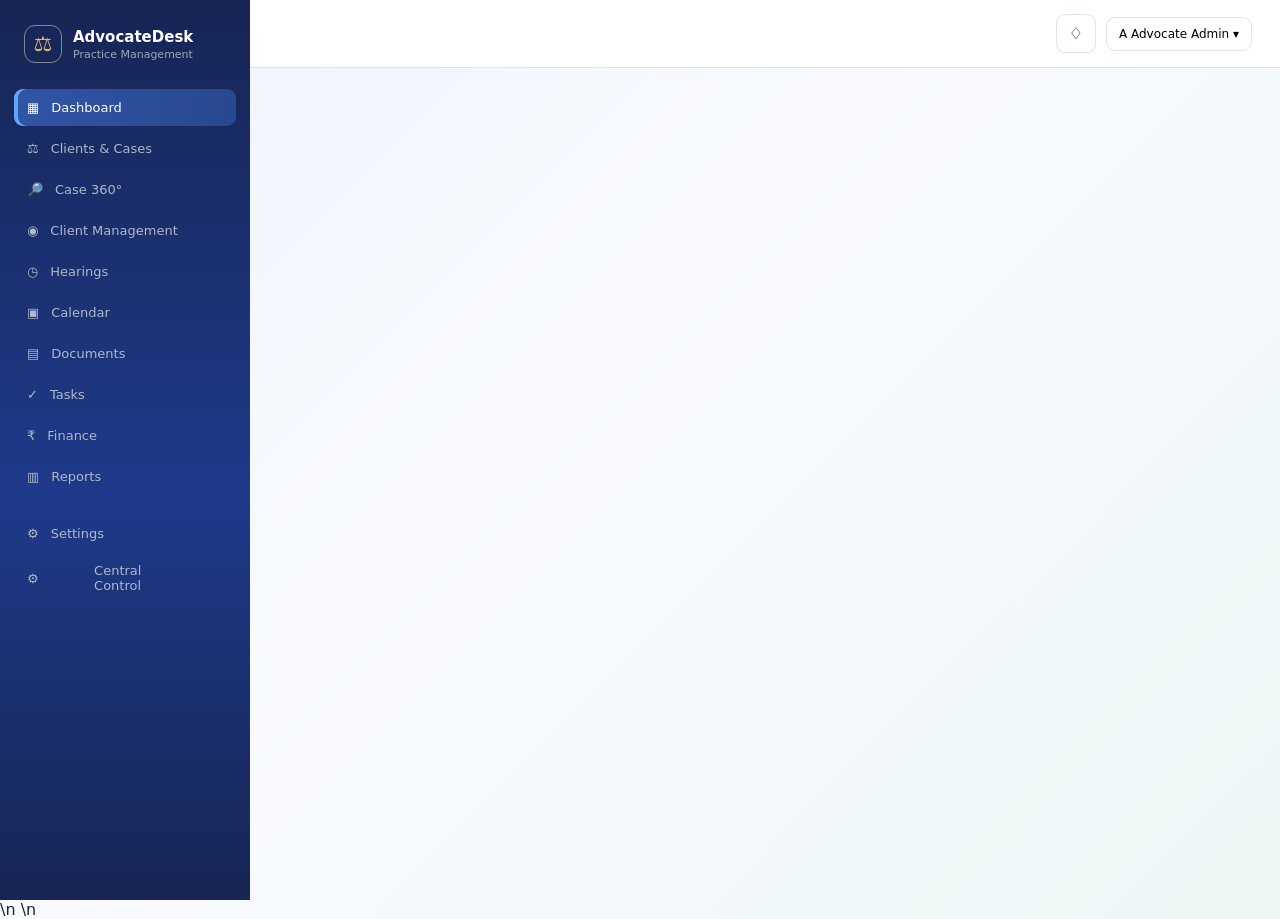
==== commit 4439f6f4: "Cache bust Case 360 search update" ====
--- a/index.html
+++ b/index.html
@@ -5,7 +5,7 @@
 <meta name="viewport" content="width=device-width, initial-scale=1.0">
 <meta name="theme-color" content="#111827">
 <title>AdvocateDesk — Practice Management</title>
-<link rel="stylesheet" href="styles.css?v=20260913-11">
+<link rel="stylesheet" href="styles.css?v=20260926-14">
 <link rel="stylesheet" href="mobile-layout-fix.css?v=20260913-1">
 <link rel="stylesheet" href="case-client-mobile-fix.css?v=20260915-2">
 <link rel="stylesheet" href="case-client-mobile.css?v=20260915-3">
@@ -27,7 +27,7 @@
   <main class="main"><header class="topbar"><button class="mobile-menu" id="mobileMenu">☰</button><input id="globalSearch" type="hidden" aria-hidden="true"><div class="top-actions"><button class="icon-btn" title="Notifications">♢</button><button class="user-chip">A <span>Advocate Admin</span> ▾</button></div></header><section id="content" class="content"></section></main>
 </div>
 <div id="modal" class="modal hidden"><div class="modal-card"><div class="modal-head"><h3 id="modalTitle">New Record</h3><button id="modalClose">×</button></div><div id="modalBody"></div></div></div>
-<script src="auth.js?v=20260913-11"></script><script src="app-fixes.js?v=20260926-3"></script><script src="app.js?v=20260926-13"></script><script src="cases-fix-v1.js?v=20260926-5"></script><script src="calendar-fix-v2.js?v=20260926-5"></script><script src="case-number-rules-v2.js?v=20260913-12"></script>
+<script src="auth.js?v=20260913-11"></script><script src="app-fixes.js?v=20260926-3"></script><script src="app.js?v=20260926-14"></script><script src="cases-fix-v1.js?v=20260926-5"></script><script src="calendar-fix-v2.js?v=20260926-5"></script><script src="case-number-rules-v2.js?v=20260913-12"></script>
 <script src="task-client-party-typing.js?v=20260915-10"></script>\n<script src="case-client-typeahead.js?v=20260926-1"></script>
 <script src="court-searchable-fix.js?v=20260915-1"></script>
 <script src="case-clients-top-fix.js?v=20260926-1"></script>
--- a/styles.css
+++ b/styles.css
@@ -557,3 +557,15 @@
   .content{padding:14px 10px}
   .page-title h1{font-size:19px}
 }
+
+/* Case 360 live search suggestions */
+.case360-search-toolbar{position:relative;align-items:stretch}
+.case360-search-wrap{position:relative;flex:1;min-width:0}
+.case360-search-wrap .filter{width:100%;height:100%}
+.case360-search-suggestions{position:absolute;left:0;right:0;top:calc(100% + 6px);z-index:1000;background:#fff;border:1px solid #dbe3f0;border-radius:10px;box-shadow:0 14px 30px rgba(20,40,80,.16);overflow:hidden;max-height:360px;overflow-y:auto}
+.case360-suggestion{display:block;width:100%;padding:11px 14px;border:0;border-bottom:1px solid #eef2f7;background:#fff;text-align:left;cursor:pointer}
+.case360-suggestion:last-child{border-bottom:0}
+.case360-suggestion:hover{background:#f3f7ff}
+.case360-suggestion strong{display:block;color:#172033;font-size:13px}
+.case360-suggestion span{display:block;margin-top:3px;color:#64748b;font-size:11px;white-space:nowrap;overflow:hidden;text-overflow:ellipsis}
+.case360-suggestion-empty{padding:12px 14px;color:#64748b;font-size:12px}
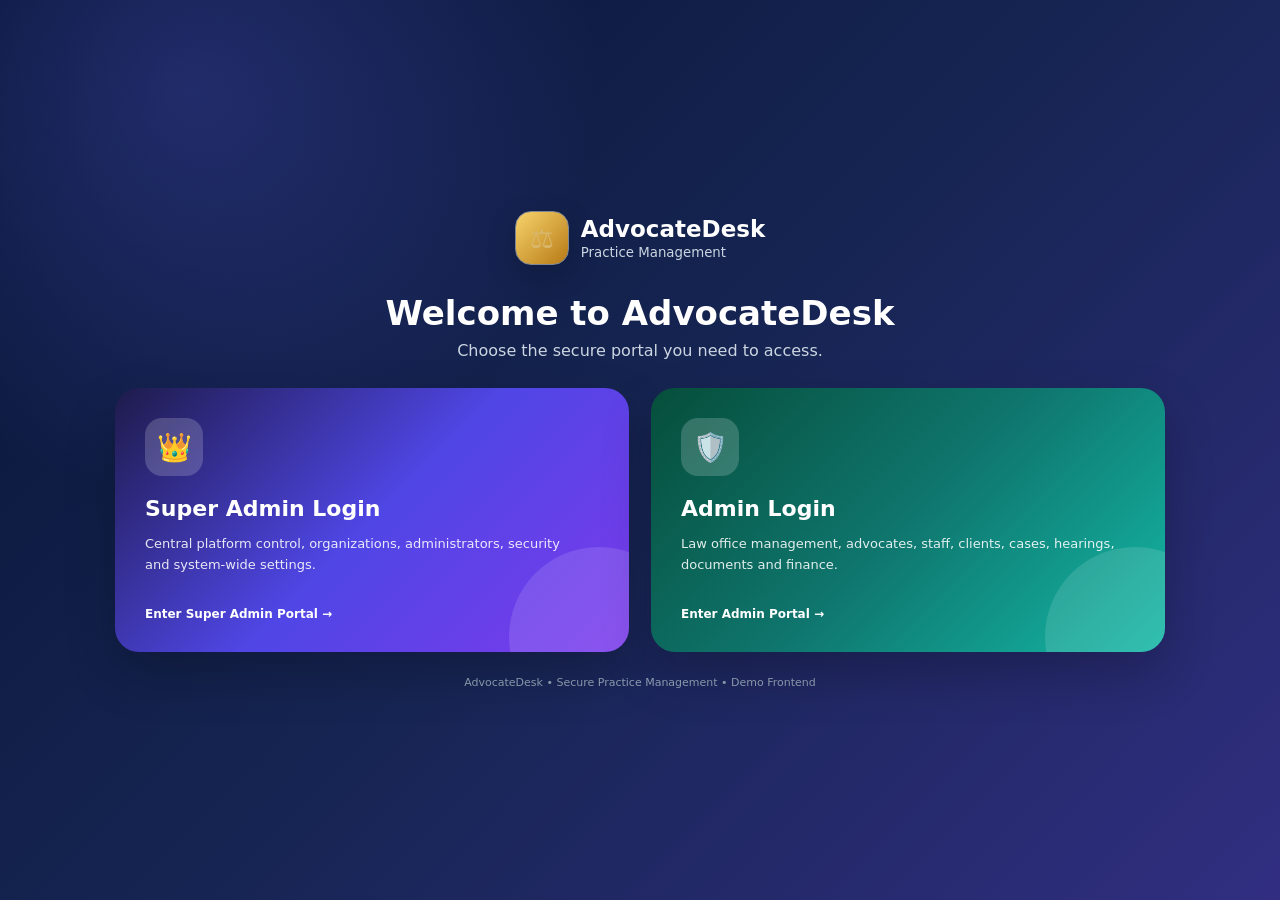
==== commit 9b1977d6: "Cache bust final Case 360 search fix" ====
--- a/index.html
+++ b/index.html
@@ -27,7 +27,7 @@
   <main class="main"><header class="topbar"><button class="mobile-menu" id="mobileMenu">☰</button><input id="globalSearch" type="hidden" aria-hidden="true"><div class="top-actions"><button class="icon-btn" title="Notifications">♢</button><button class="user-chip">A <span>Advocate Admin</span> ▾</button></div></header><section id="content" class="content"></section></main>
 </div>
 <div id="modal" class="modal hidden"><div class="modal-card"><div class="modal-head"><h3 id="modalTitle">New Record</h3><button id="modalClose">×</button></div><div id="modalBody"></div></div></div>
-<script src="auth.js?v=20260913-11"></script><script src="app-fixes.js?v=20260926-3"></script><script src="app.js?v=20260926-14"></script><script src="cases-fix-v1.js?v=20260926-5"></script><script src="calendar-fix-v2.js?v=20260926-5"></script><script src="case-number-rules-v2.js?v=20260913-12"></script>
+<script src="auth.js?v=20260913-11"></script><script src="app-fixes.js?v=20260926-3"></script><script src="app.js?v=20260926-15"></script><script src="cases-fix-v1.js?v=20260926-5"></script><script src="calendar-fix-v2.js?v=20260926-5"></script><script src="case-number-rules-v2.js?v=20260913-12"></script>
 <script src="task-client-party-typing.js?v=20260915-10"></script>\n<script src="case-client-typeahead.js?v=20260926-1"></script>
 <script src="court-searchable-fix.js?v=20260915-1"></script>
 <script src="case-clients-top-fix.js?v=20260926-1"></script>
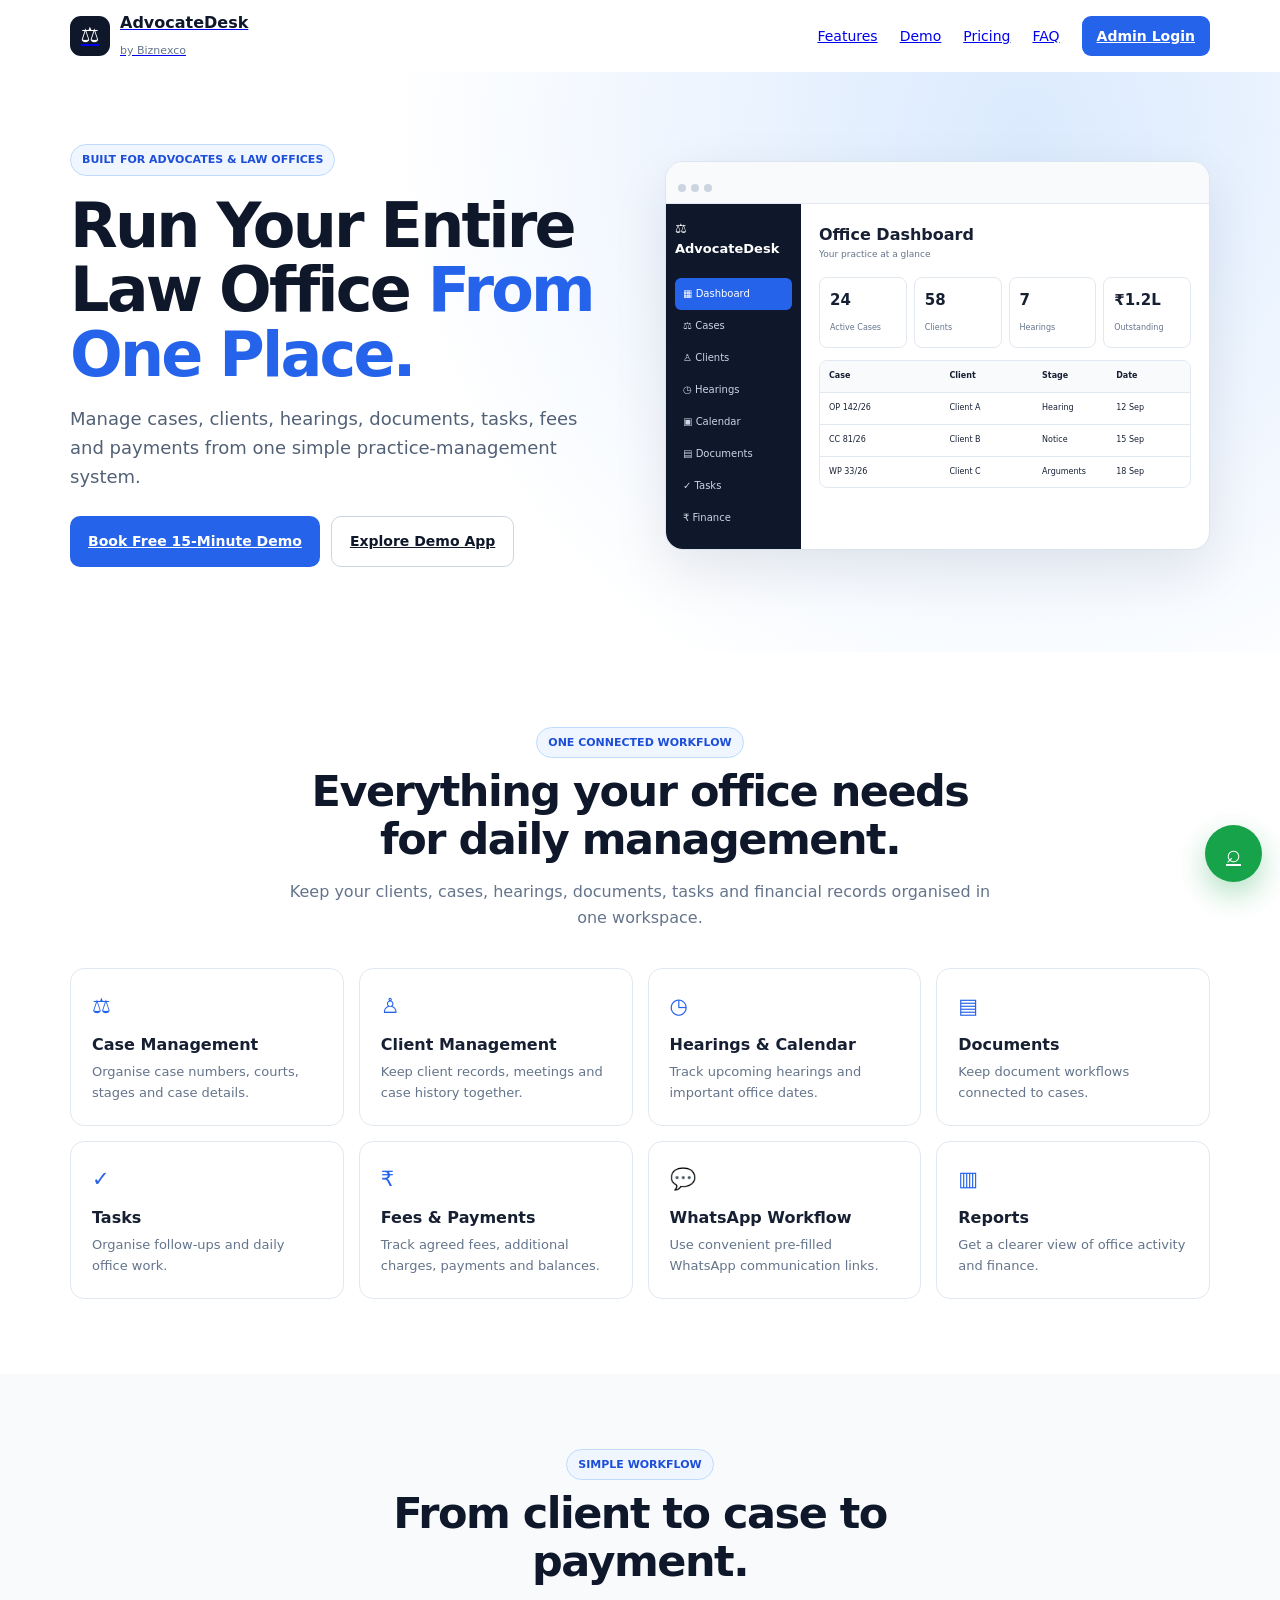
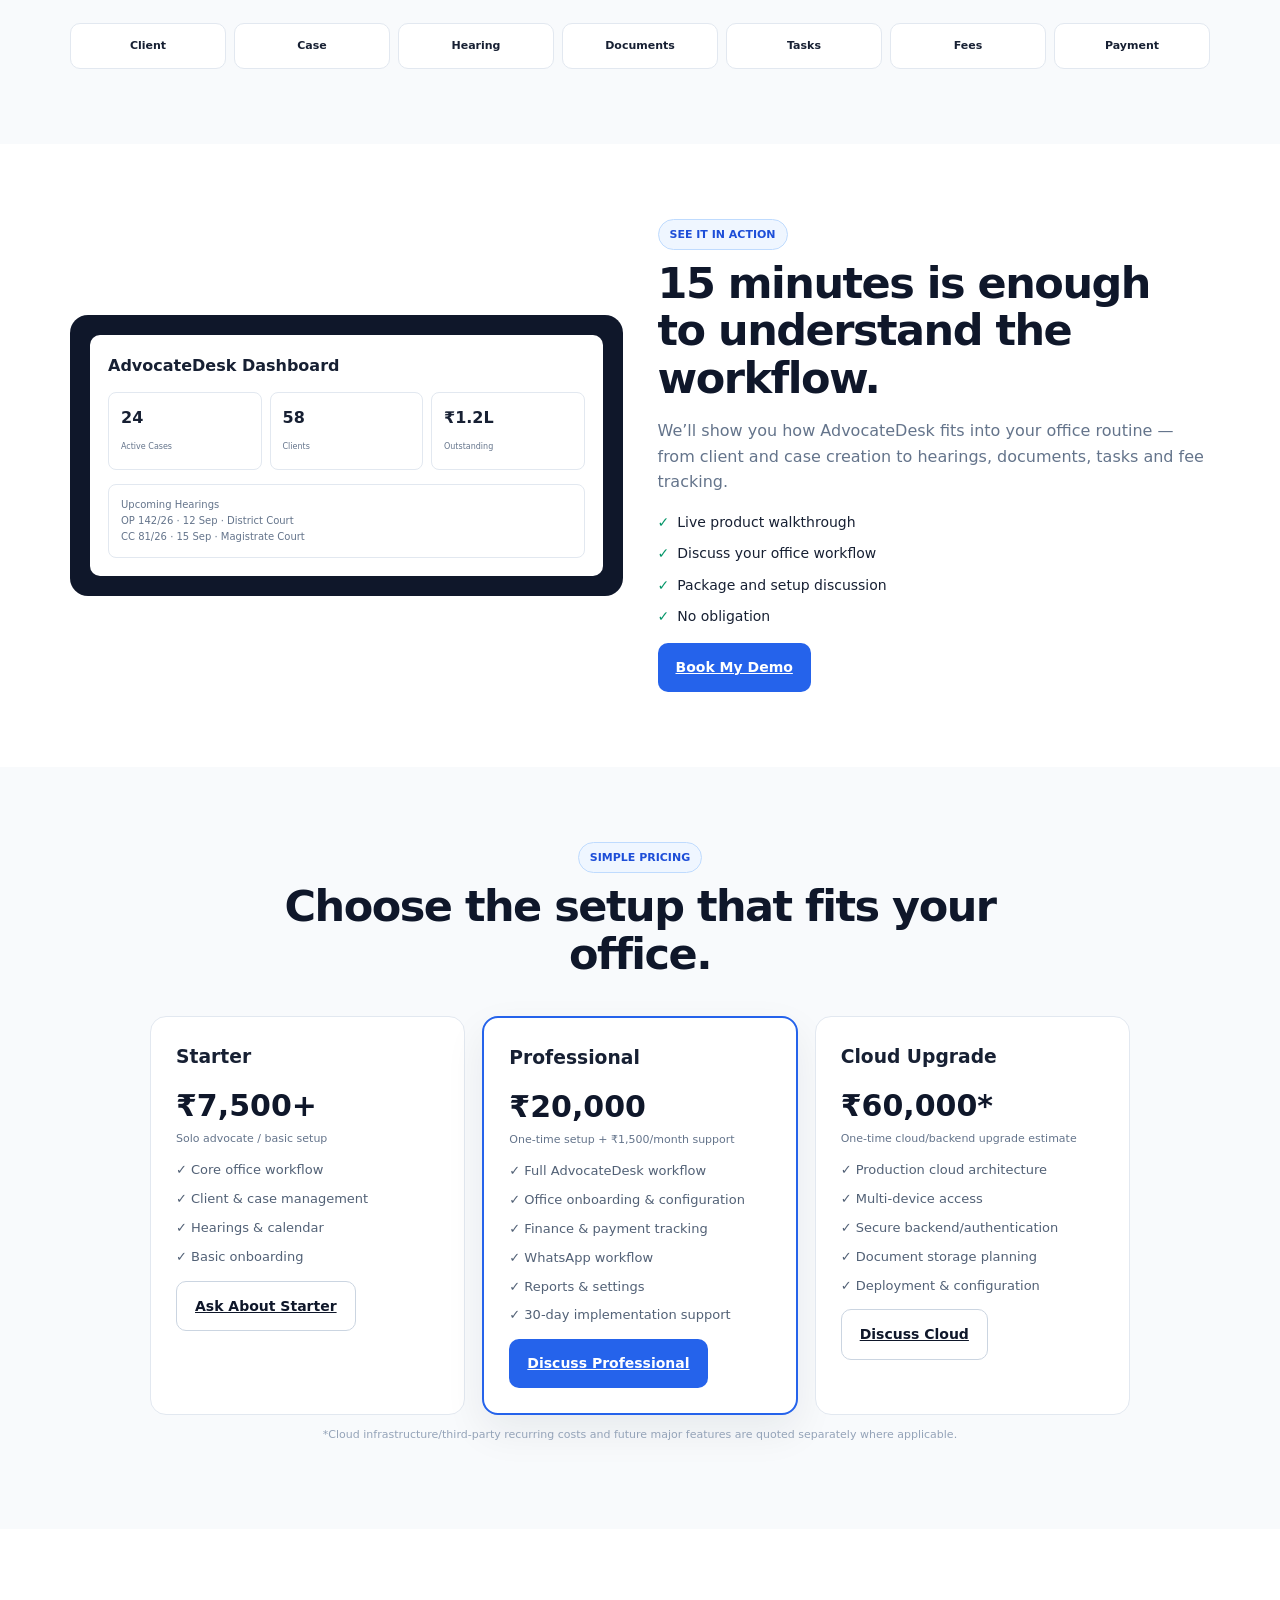
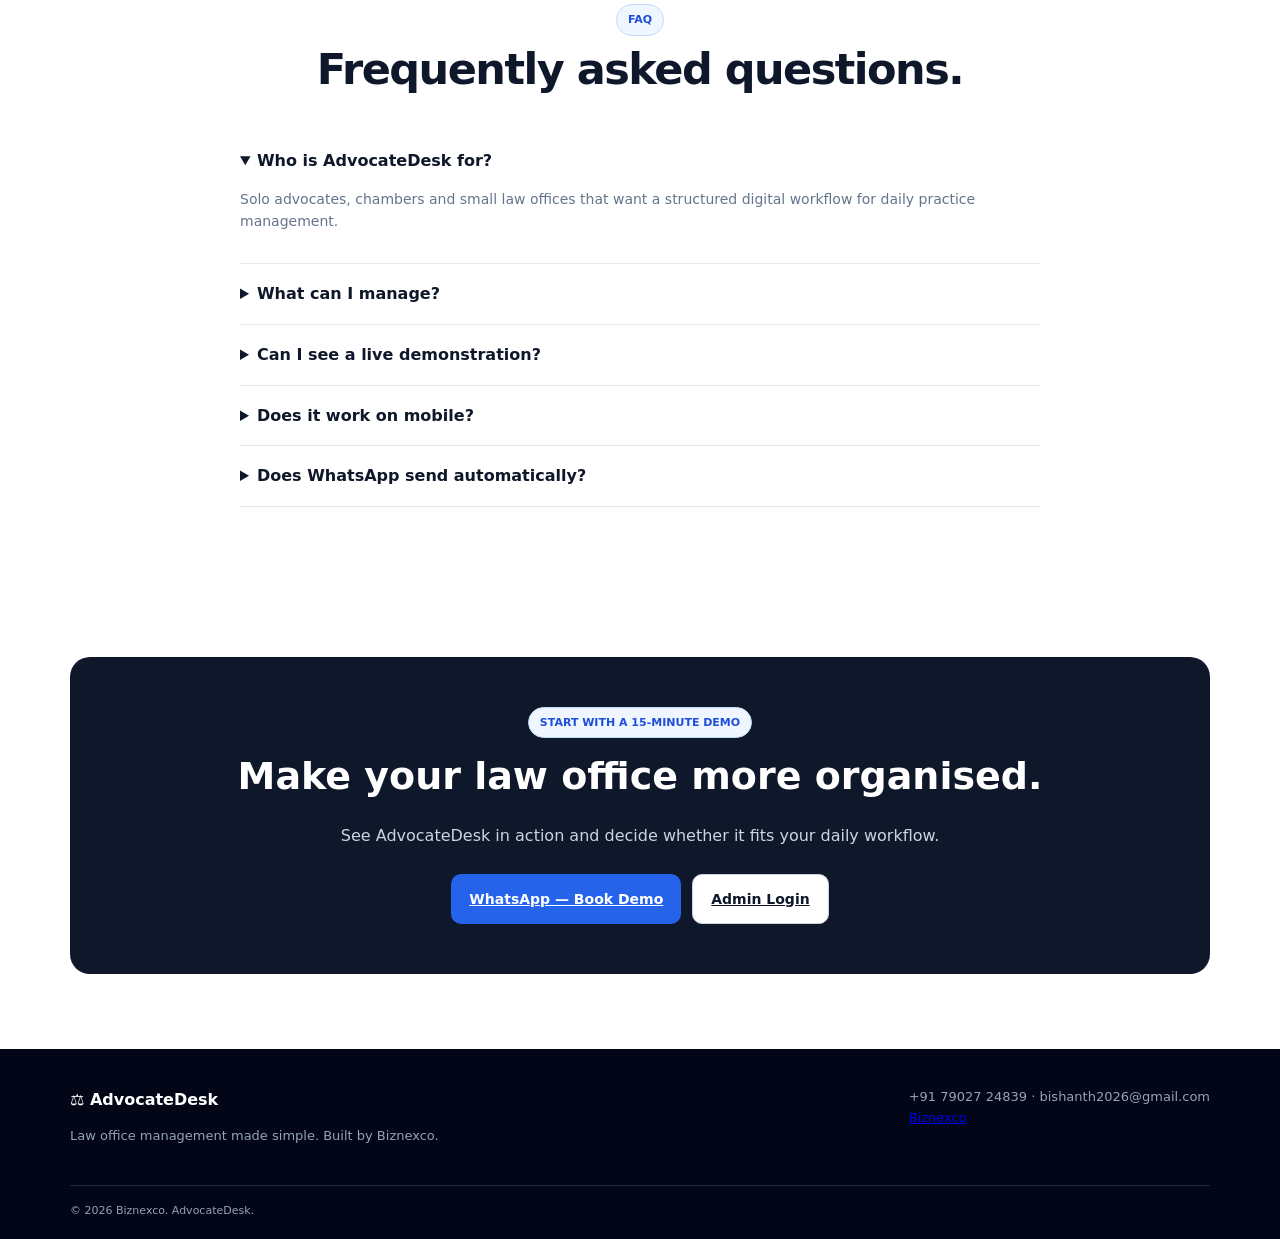
==== commit f5d431ae: "Promote validated AdvocateDesk build to production-safe branch" ====
--- a/index.html
+++ b/index.html
@@ -1,46 +1 @@
-<!DOCTYPE html>
-<html lang="en">
-<head>
-<meta charset="UTF-8">
-<meta name="viewport" content="width=device-width, initial-scale=1.0">
-<meta name="theme-color" content="#111827">
-<title>AdvocateDesk — Practice Management</title>
-<link rel="stylesheet" href="styles.css?v=20260926-14">
-<link rel="stylesheet" href="mobile-layout-fix.css?v=20260913-1">
-<link rel="stylesheet" href="case-client-mobile-fix.css?v=20260915-2">
-<link rel="stylesheet" href="case-client-mobile.css?v=20260915-3">
-<link rel="stylesheet" href="case-client-mobile-professional-v2.css?v=20260915-4">
-<link rel="stylesheet" href="clients-mobile-professional-fix.css?v=20260915-5">
-<link rel="stylesheet" href="mobile-all-pages-final.css?v=20260915-1">
-<link rel="stylesheet" href="mobile-professional-global-fix.css?v=20260915-6">
-<link rel="stylesheet" href="mobile-professional-readability-v3.css?v=20260915-7">
-<link rel="stylesheet" href="mobile-task-case-final-fix.css?v=20260915-8">
-<link rel="stylesheet" href="task-client-party-typing.css?v=20260915-10">
-<link rel="stylesheet" href="mobile-keyboard-final-fix.css?v=20260915-1">
-<link rel="stylesheet" href="sidebar-menu-visibility-fix.css?v=20260917-1">
-<link rel="stylesheet" href="user-menu-fix.css?v=20260926-3">
-</head>
-<body>
-<div id="app">
-  <aside class="sidebar"><div class="brand"><div class="brand-mark">⚖</div><div><strong>AdvocateDesk</strong><small>Practice Management</small></div></div><nav id="nav"><button class="nav-item active" data-page="dashboard">▦ <span>Dashboard</span></button><button class="nav-item" data-page="case-client">⚖ <span>Case & Client</span></button><button class="nav-item" data-page="case-details">🔎 <span>Case 360°</span></button><button class="nav-item" data-page="client-management">◉ <span>Client Management</span></button><button class="nav-item" data-page="hearings">◷ <span>Hearings</span></button><button class="nav-item" data-page="calendar">▣ <span>Calendar</span></button><button class="nav-item" data-page="documents">▤ <span>Documents</span></button><button class="nav-item" data-page="tasks">✓ <span>Tasks</span></button><button class="nav-item" data-page="finance">₹ <span>Finance</span></button><button class="nav-item" data-page="reports">▥ <span>Reports</span></button></nav><div class="sidebar-bottom"><button class="nav-item" data-page="settings">⚙ <span>Settings</span></button><button class="nav-item admin-only" data-page="central-control"><span class="nav-icon">⚙</span><span>Central Control</span></button></div></aside>
-  <div class="mobile-overlay" id="mobileOverlay" aria-hidden="true"></div>
-  <main class="main"><header class="topbar"><button class="mobile-menu" id="mobileMenu">☰</button><input id="globalSearch" type="hidden" aria-hidden="true"><div class="top-actions"><button class="icon-btn" title="Notifications">♢</button><button class="user-chip">A <span>Advocate Admin</span> ▾</button></div></header><section id="content" class="content"></section></main>
-</div>
-<div id="modal" class="modal hidden"><div class="modal-card"><div class="modal-head"><h3 id="modalTitle">New Record</h3><button id="modalClose">×</button></div><div id="modalBody"></div></div></div>
-<script src="auth.js?v=20260913-11"></script><script src="app-fixes.js?v=20260926-3"></script><script src="app.js?v=20260926-15"></script><script src="cases-fix-v1.js?v=20260926-5"></script><script src="calendar-fix-v2.js?v=20260926-5"></script><script src="case-number-rules-v2.js?v=20260913-12"></script>
-<script src="task-client-party-typing.js?v=20260915-10"></script>\n<script src="case-client-typeahead.js?v=20260926-1"></script>
-<script src="court-searchable-fix.js?v=20260915-1"></script>
-<script src="case-clients-top-fix.js?v=20260926-1"></script>
-<script src="mobile-keyboard-final-fix.js?v=20260915-1"></script>
-<script src="finance-case-typeahead.js?v=20260916-11"></script>
-<script src="finance-case-before-client.js?v=20260916-1"></script>
-<script src="finance-case-client-final-root-fix.js?v=20260917-3"></script>
-<script src="dashboard-remove-new.js?v=20260916-1"></script>
-<script src="rename-case-client-to-all-cases.js?v=20260916-1"></script>
-<script src="case-details-new-button-placement.js?v=20260916-9"></script>
-<script src="client-meeting-typeahead.js?v=20260916-1"></script>
-<script src="hearings-case-typeahead.js?v=20260926-3"></script>
-<script src="user-menu-fix.js?v=20260926-3"></script>
-<script>(function(){function ensure(){var t=document.getElementById('dashboard-calendar-module');if(t&&window.renderDashboardTodayCalendarInto){window.renderDashboardTodayCalendarInto(t);}}setTimeout(ensure,0);setTimeout(ensure,100);setTimeout(ensure,500);document.addEventListener('click',function(e){var b=e.target.closest&&e.target.closest('[data-page="dashboard"]');if(b){setTimeout(ensure,20);setTimeout(ensure,150);}},true);})();</script>
-<!-- Route restoration is handled centrally by app.js. Keeping a second restore script here caused competing navigation during reload. -->\n<script>(function(){function toggleMenu(){var sidebar=document.querySelector('.sidebar'),overlay=document.getElementById('mobileOverlay');if(!sidebar)return;var open=!sidebar.classList.contains('open');sidebar.classList.toggle('open',open);if(overlay){overlay.classList.toggle('open',open);overlay.setAttribute('aria-hidden',open?'false':'true');}document.body.classList.toggle('menu-open',open);var btn=document.getElementById('mobileMenu');if(btn)btn.setAttribute('aria-expanded',String(open));}document.addEventListener('click',function(e){var btn=e.target.closest&&e.target.closest('#mobileMenu');if(btn){e.preventDefault();e.stopImmediatePropagation();toggleMenu();return;}var nav=e.target.closest&&e.target.closest('.sidebar .nav-item');if(nav&&window.innerWidth<=720){setTimeout(function(){var sidebar=document.querySelector('.sidebar'),overlay=document.getElementById('mobileOverlay');if(sidebar)sidebar.classList.remove('open');if(overlay){overlay.classList.remove('open');overlay.setAttribute('aria-hidden','true');}document.body.classList.remove('menu-open');},50);}},true);})();</script>
-</body></html>+<!doctype html><html lang="en"><head><meta charset="utf-8"><meta name="viewport" content="width=device-width,initial-scale=1"><meta name="description" content="AdvocateDesk by Biznexco — law office management software for advocates."><link rel="canonical" href="https://advocate.biznexco.in/"><title>AdvocateDesk — Law Office Management Software | Biznexco</title><meta http-equiv="refresh" content="0;url=landing.html"><script>location.replace('landing.html')</script></head><body style="font-family:system-ui;text-align:center;padding:50px"><p>Opening AdvocateDesk…</p><p><a href="landing.html">Continue to AdvocateDesk</a></p></body></html>
